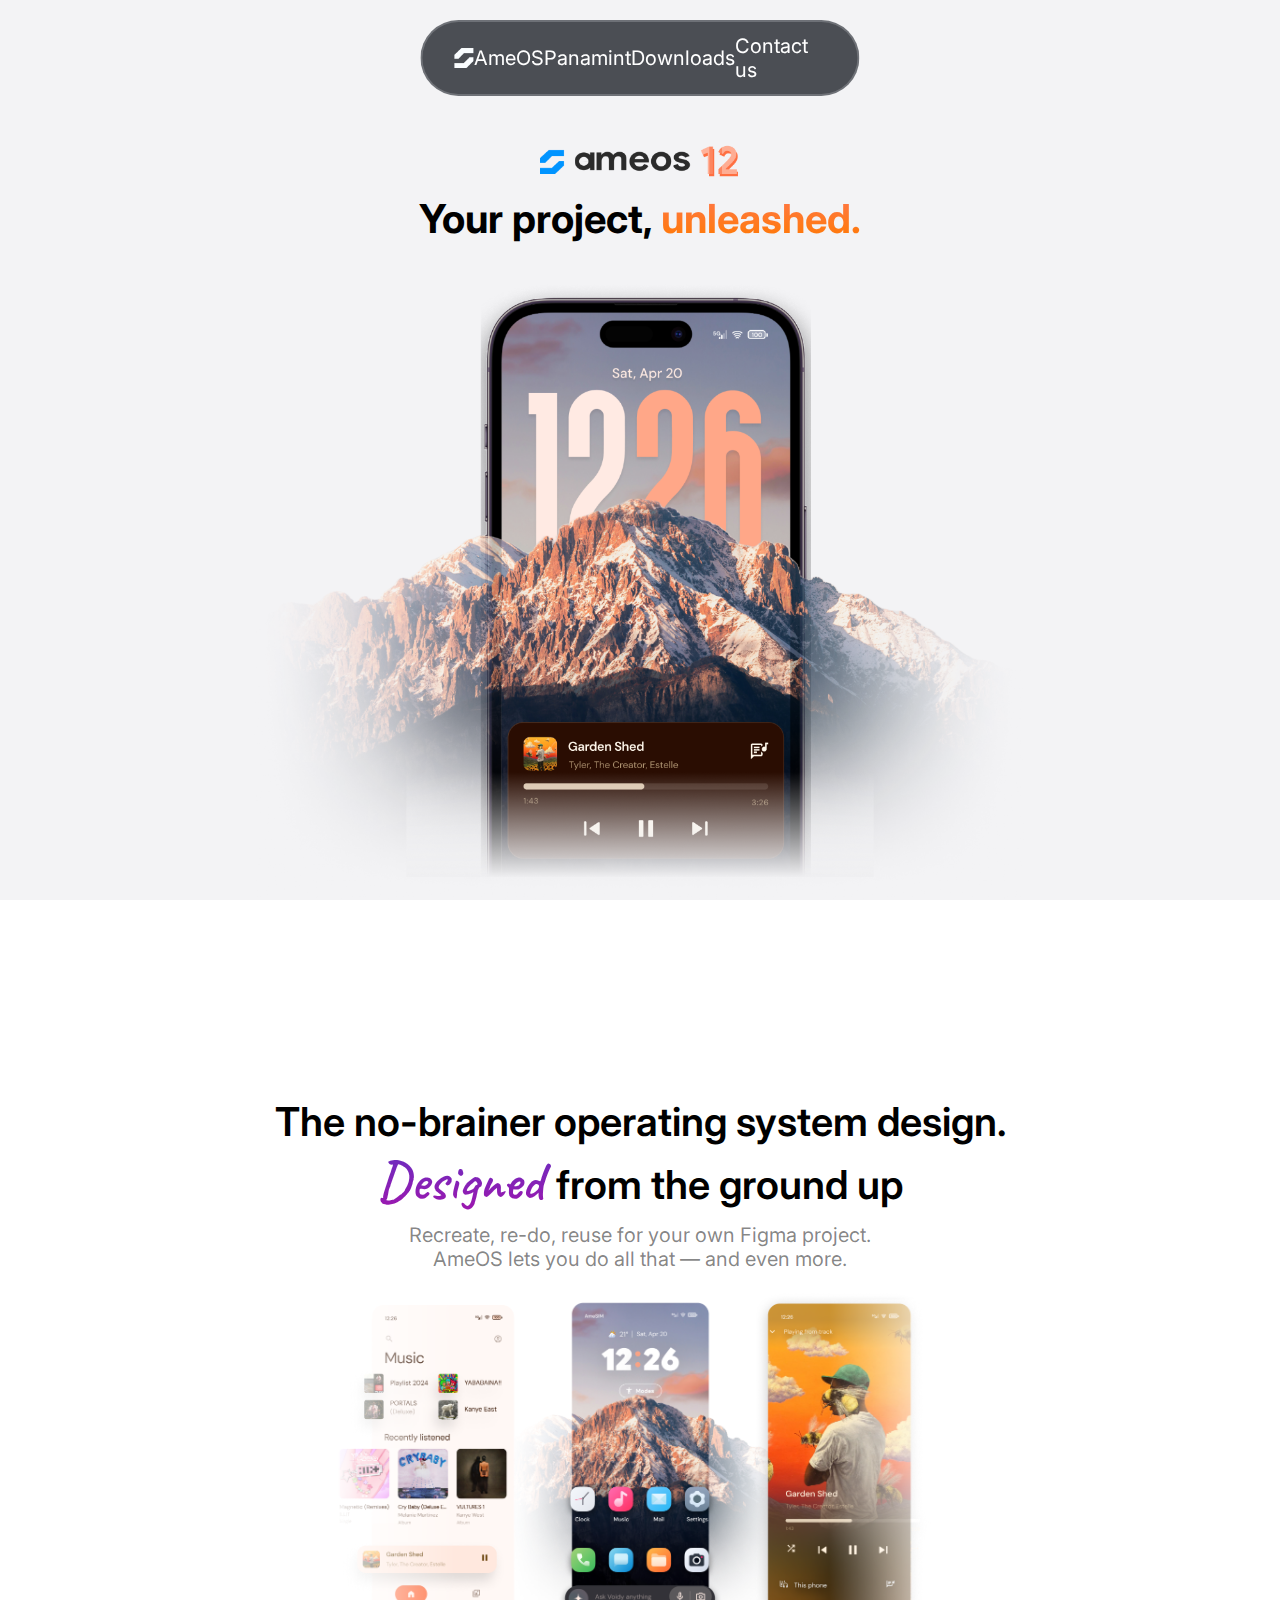
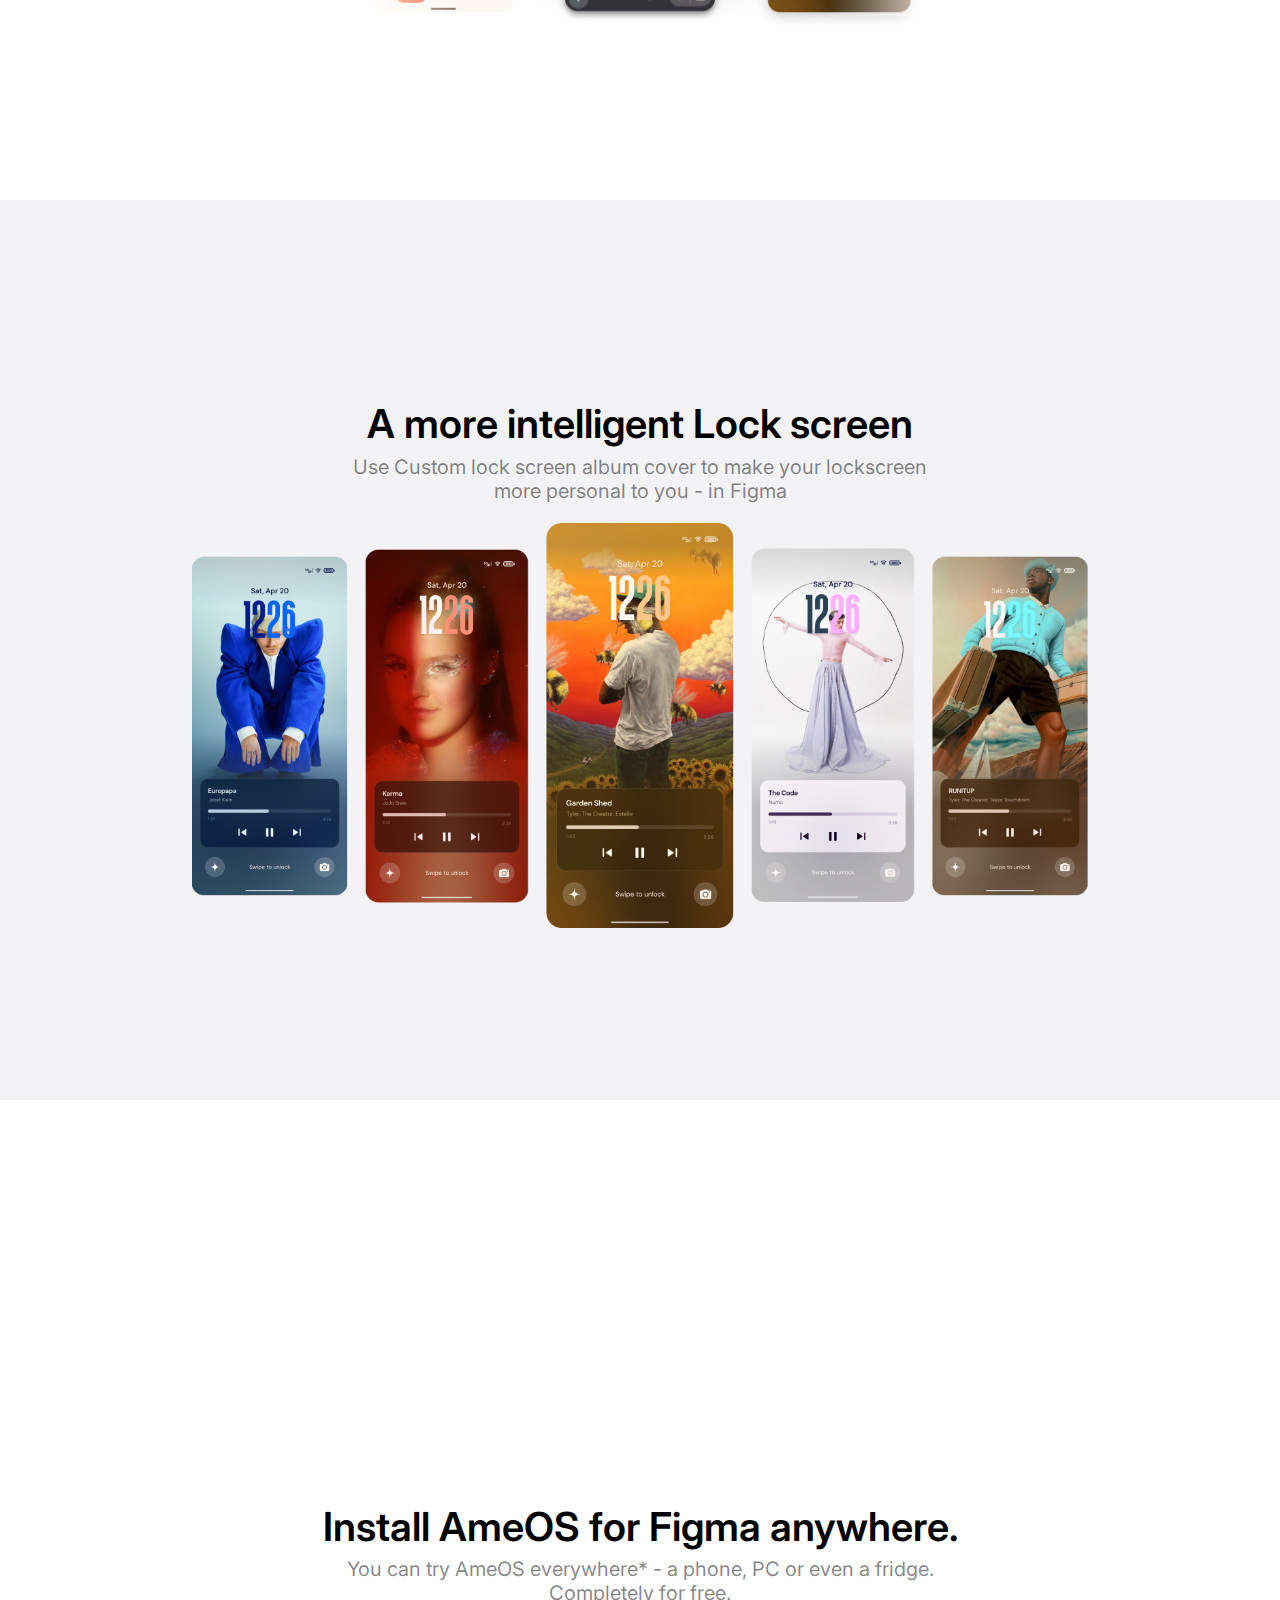
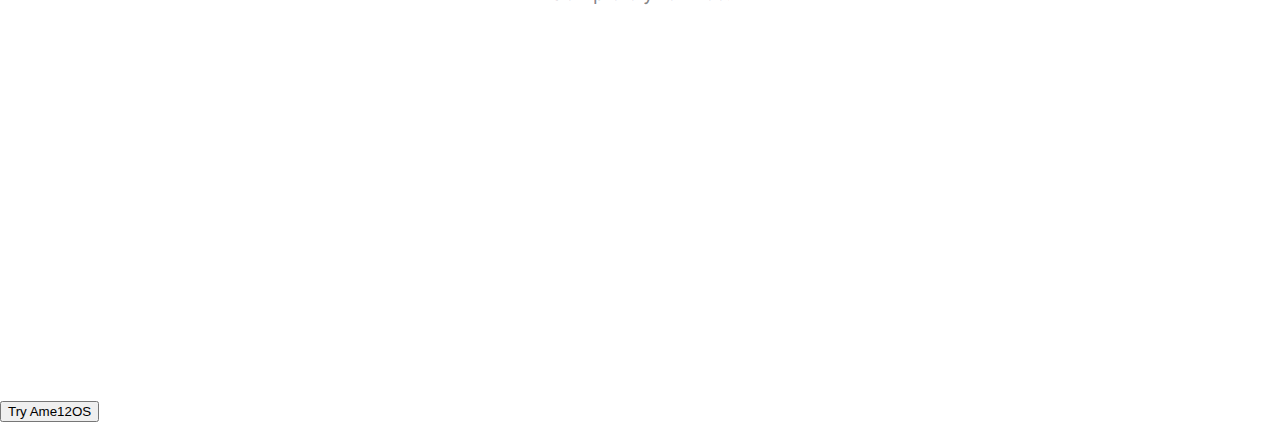
==== index.html @ 3af2a76a "button add (style will add later)" ====
<!DOCTYPE html>
<html lang="en">
<head>
    <meta charset="UTF-8">
    <meta name="viewport" content="width=device-width, initial-scale=1.0">
    <link rel="stylesheet" href="css/index.css">
    <title>AmeOS</title>
</head>
<body>
    <div class="header">
        <img src="assets/logos/favicon.png">
        <p class="ameos">AmeOS</p>
        <p class="panamint">Panamint</p>
        <p class="downloads">Downloads</p>
        <p class="contact">Contact us</p>
    </div>

    <section class="landingpage">
        <div class="introducing">
            <img src="assets/ame12OS/logo.png" class="logo">
            <h1>Your project, <span>unleashed.</span></h1>
        </div>
        <img src="assets/ame12OS/landing.png" class="image">
    </section>

    <section class="landingpage2">
        <h1>The no-brainer operating system design.<br><span>Designed </span> from the ground up</h1>
        <p>Recreate, re-do, reuse for your own Figma project. <br>AmeOS lets you do all that — and even more.</p>
        <img src="assets/ame12OS/screenshots.png">
    </section>

    <section class="landingpage3">
        <h1>A more intelligent Lock screen</h1>
        <p>Use Custom lock screen album cover to make your lockscreen more personal to you - in Figma</p>
        <img src="assets/ame12OS/lockscreens.png">
    </section>

    <section class="download">
        <h1>Install AmeOS for Figma anywhere.</h1>
        <p>You can try AmeOS everywhere* - a phone, PC or even a fridge. <br>Completely for free.</p>
    </section>

    <section>
        <button>
            Try Ame12OS
        </button>
    </section>
</body>
</html>
---- css/index.css ----
@import url('https://fonts.googleapis.com/css2?family=Inter:wght@100..900&display=swap');
@import url('https://fonts.googleapis.com/css2?family=Caveat:wght@400..700&display=swap');

body {
    padding: 0;
    margin: 0;
    font-family: 'inter', Arial, Helvetica, sans-serif;
    overflow-x: hidden;
}

.header {
    max-width: 34vw;
    width: 34vw;
    height: 8vh;
    background-color: rgba(33, 36, 44, 0.8);
    border: solid rgba(255, 255, 255, 0.2) 2px;
    position: fixed;
    left: 50%;
    transform: translate(-50%, 0);
    margin-top: 20px;
    border-radius: 90px;
    display: flex;
    justify-content: space-between;
    color: white;
    align-items: center;
    z-index: 100;
}

.header img {
    height: 1.5vw;
    width: 1.5vw;
    padding-left: 32px;
}

.header p {
    font-size: 20px;
}

.header .contact {
    padding-right: 32px;
}

.landingpage {
    height: 100vh;
    width: 100vw;
    background-color: #F3F3F5;
    display: flex;
    justify-content: center;
}

.landingpage .introducing {
    text-align: center;
    margin-top: 15vh;
}

.landingpage .logo {
    width: 200px;
    height: auto;
    margin-bottom: -20px;
}

.landingpage h1 {
    font-weight: 700;
    font-size: 40px;
}

.landingpage span {
    background: -webkit-linear-gradient(#FF774C, #FF7A00);
    -webkit-background-clip: text;
    -webkit-text-fill-color: transparent;
}

.landingpage .image {
    position: absolute;
    bottom: 0;
    height: 70vh;
}

.landingpage2 {
    height: 100vh;
    width: 100vw;
    background-color: #ffffff;
    display: flex;
    justify-content: center;
    align-items: center;
    flex-direction: column;
    text-align: center;
}

.landingpage2 h1 {
    font-size: 40px;
    font-weight: 600;
}

.landingpage2 span {
    font-family: 'caveat';
    background: -webkit-linear-gradient(#6530C1, #A215AD);
    -webkit-background-clip: text;
    -webkit-text-fill-color: transparent;
    font-size: 55px;
}

.landingpage2 p {
    color: rgba(0, 0, 0, 0.49);
    font-size: 20px;
    margin-top: -20px;
}

.landingpage2 img {
    width: 50vw;
    height: auto;
}

.landingpage3 {
    height: 100vh;
    width: 100vw;
    background-color: #F3F3F5;
    display: flex;
    justify-content: center;
    align-items: center;
    flex-direction: column;
    text-align: center;
}

.landingpage3 h1 {
    font-size: 40px;
    font-weight: 600;
}

.landingpage3 p {
    color: rgba(0, 0, 0, 0.49);
    font-size: 20px;
    margin-top: -20px;
    max-width: 600px;
}

.landingpage3 img {
    width: 70vw;
    height: auto;
}

.download {
    height: 100vh;
    width: 100vw;
    background-color: #ffffff;
    display: flex;
    justify-content: center;
    align-items: center;
    flex-direction: column;
    text-align: center;
}

.download h1 {
    font-size: 40px;
    font-weight: 600;
}

.download p {
    color: rgba(0, 0, 0, 0.49);
    font-size: 20px;
    margin-top: -20px;
}
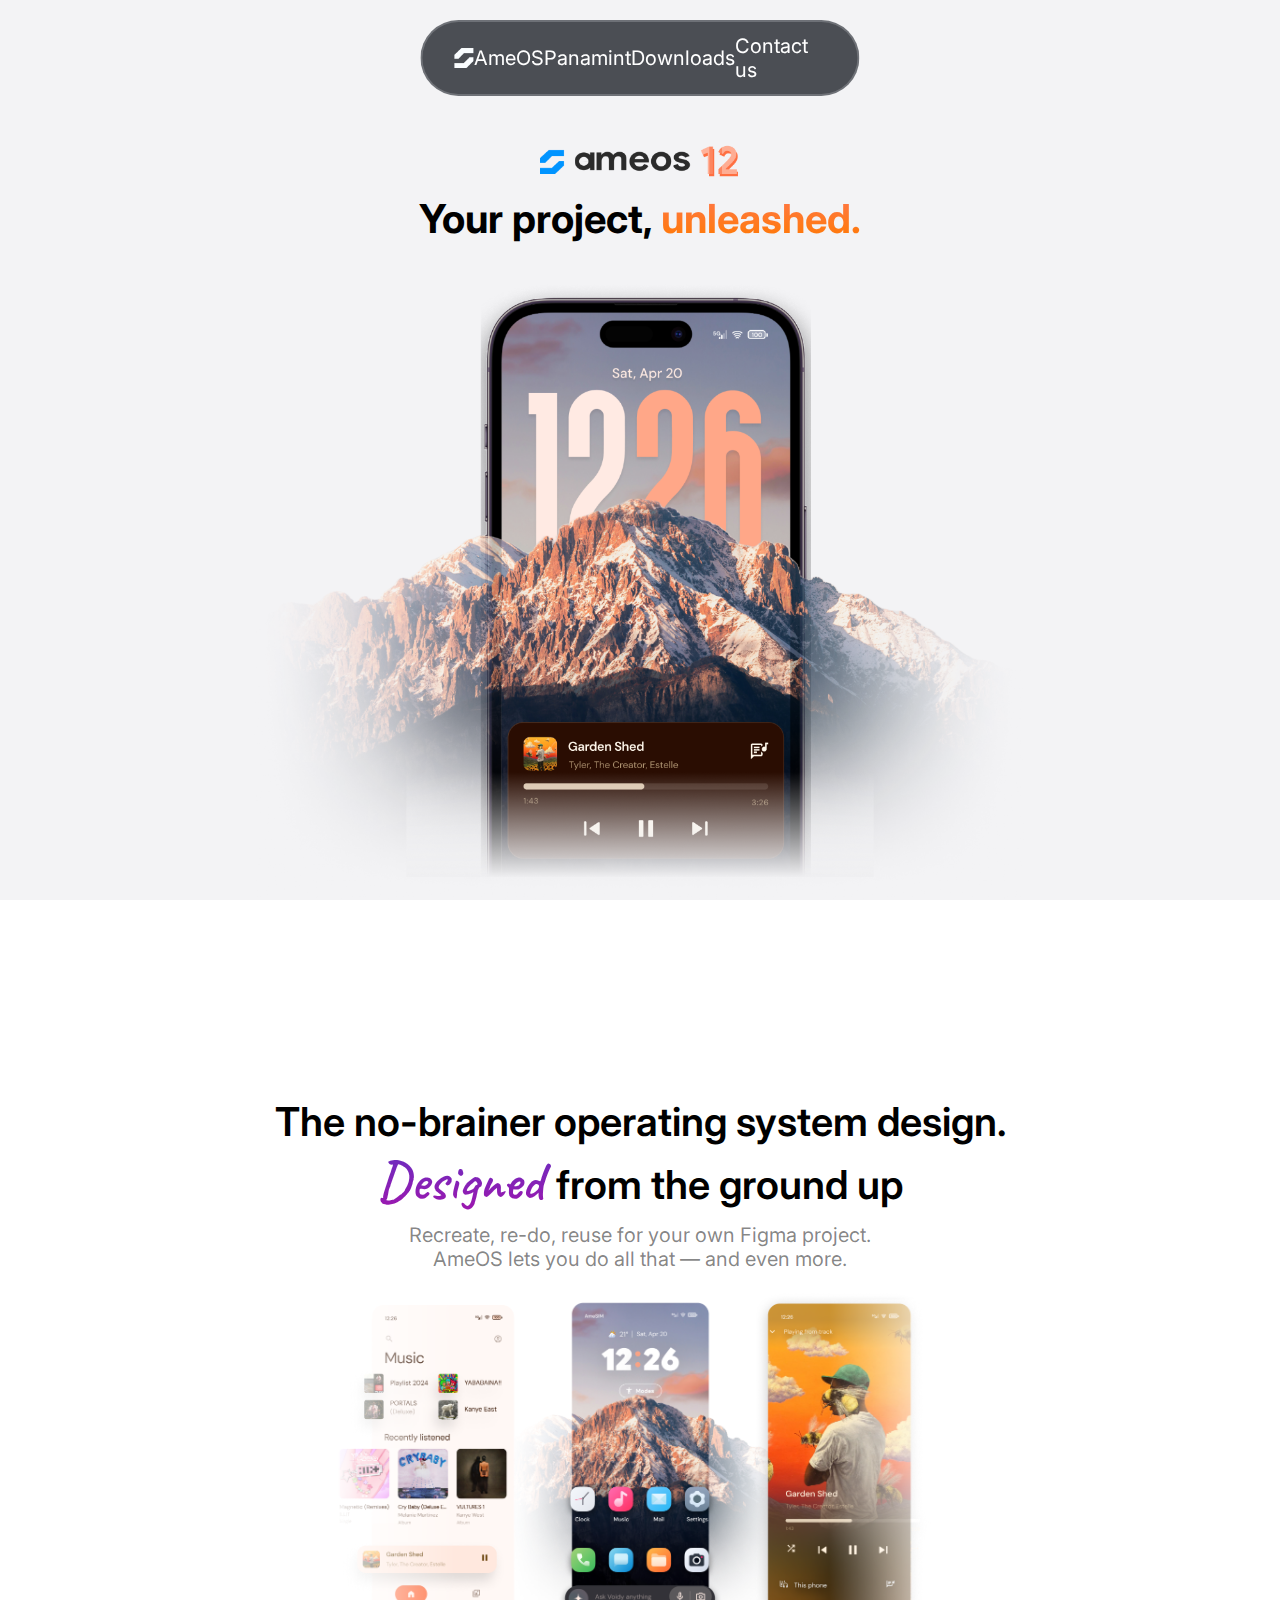
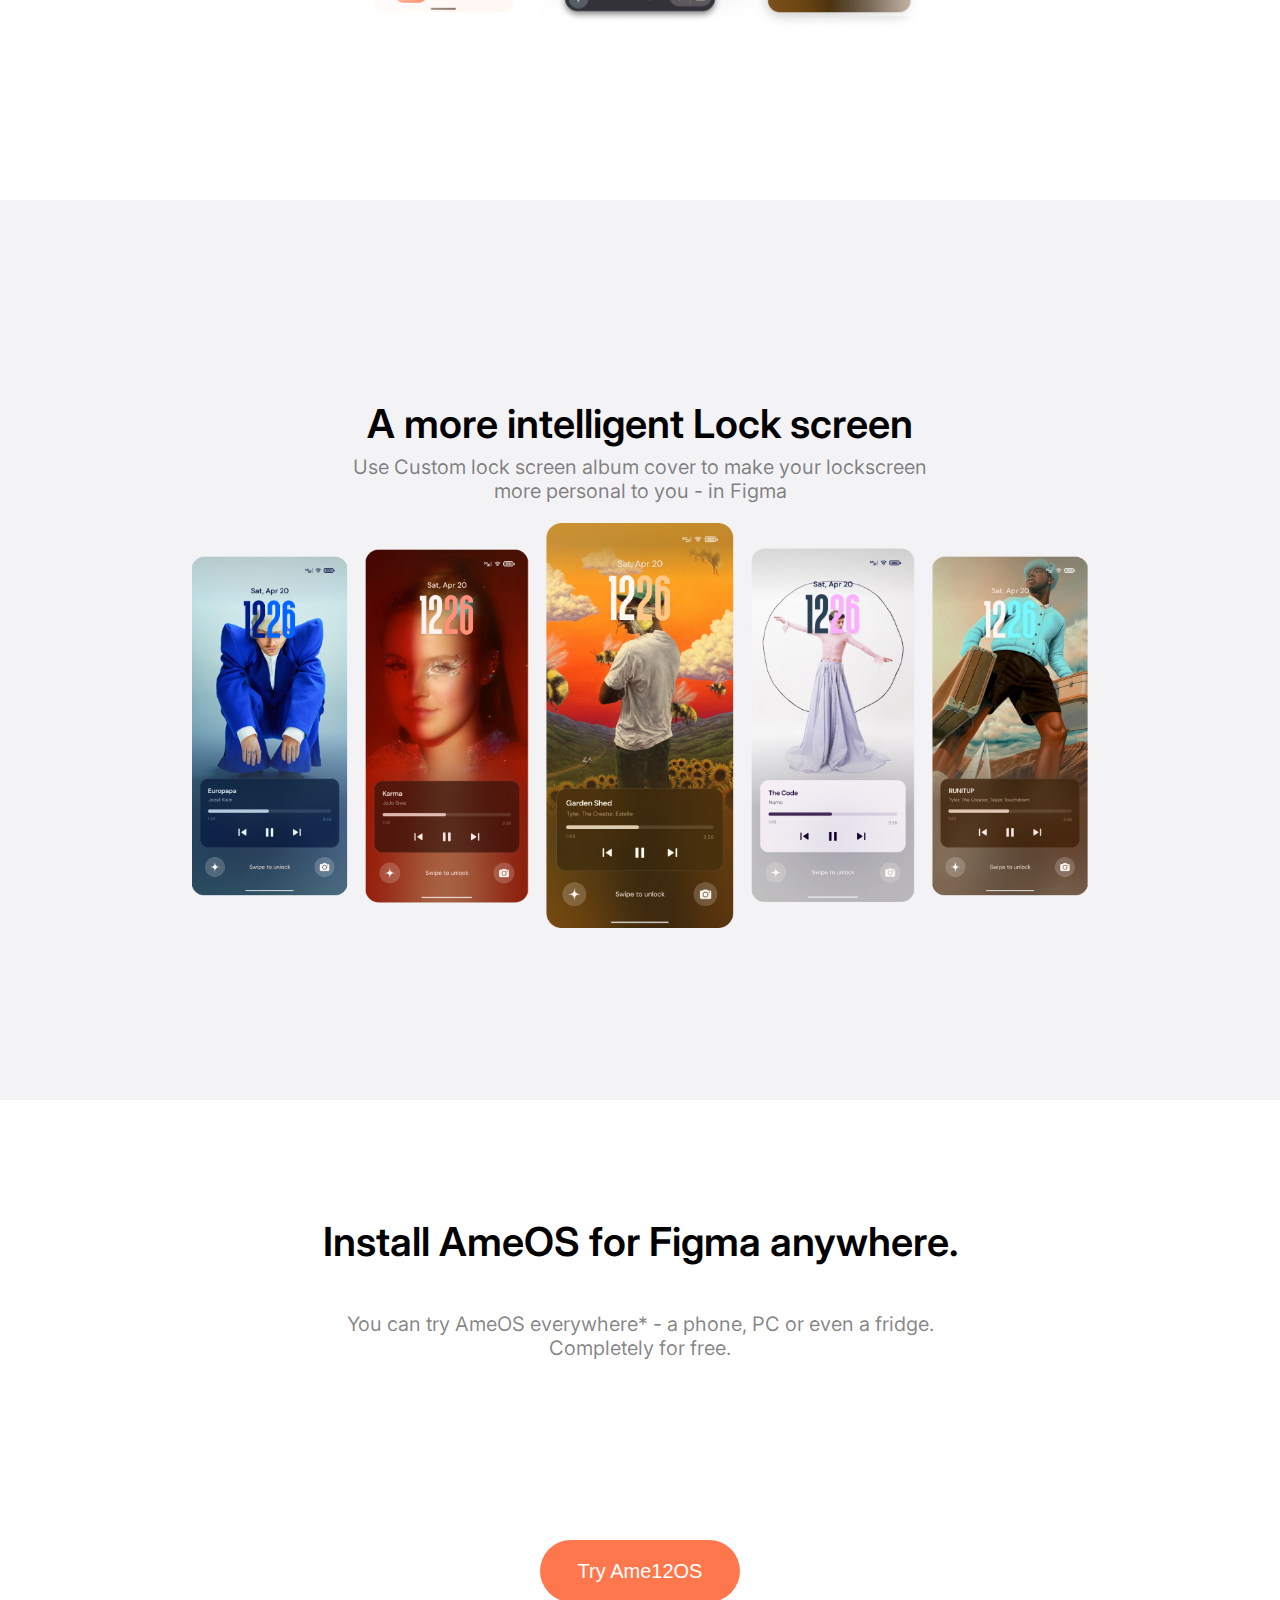
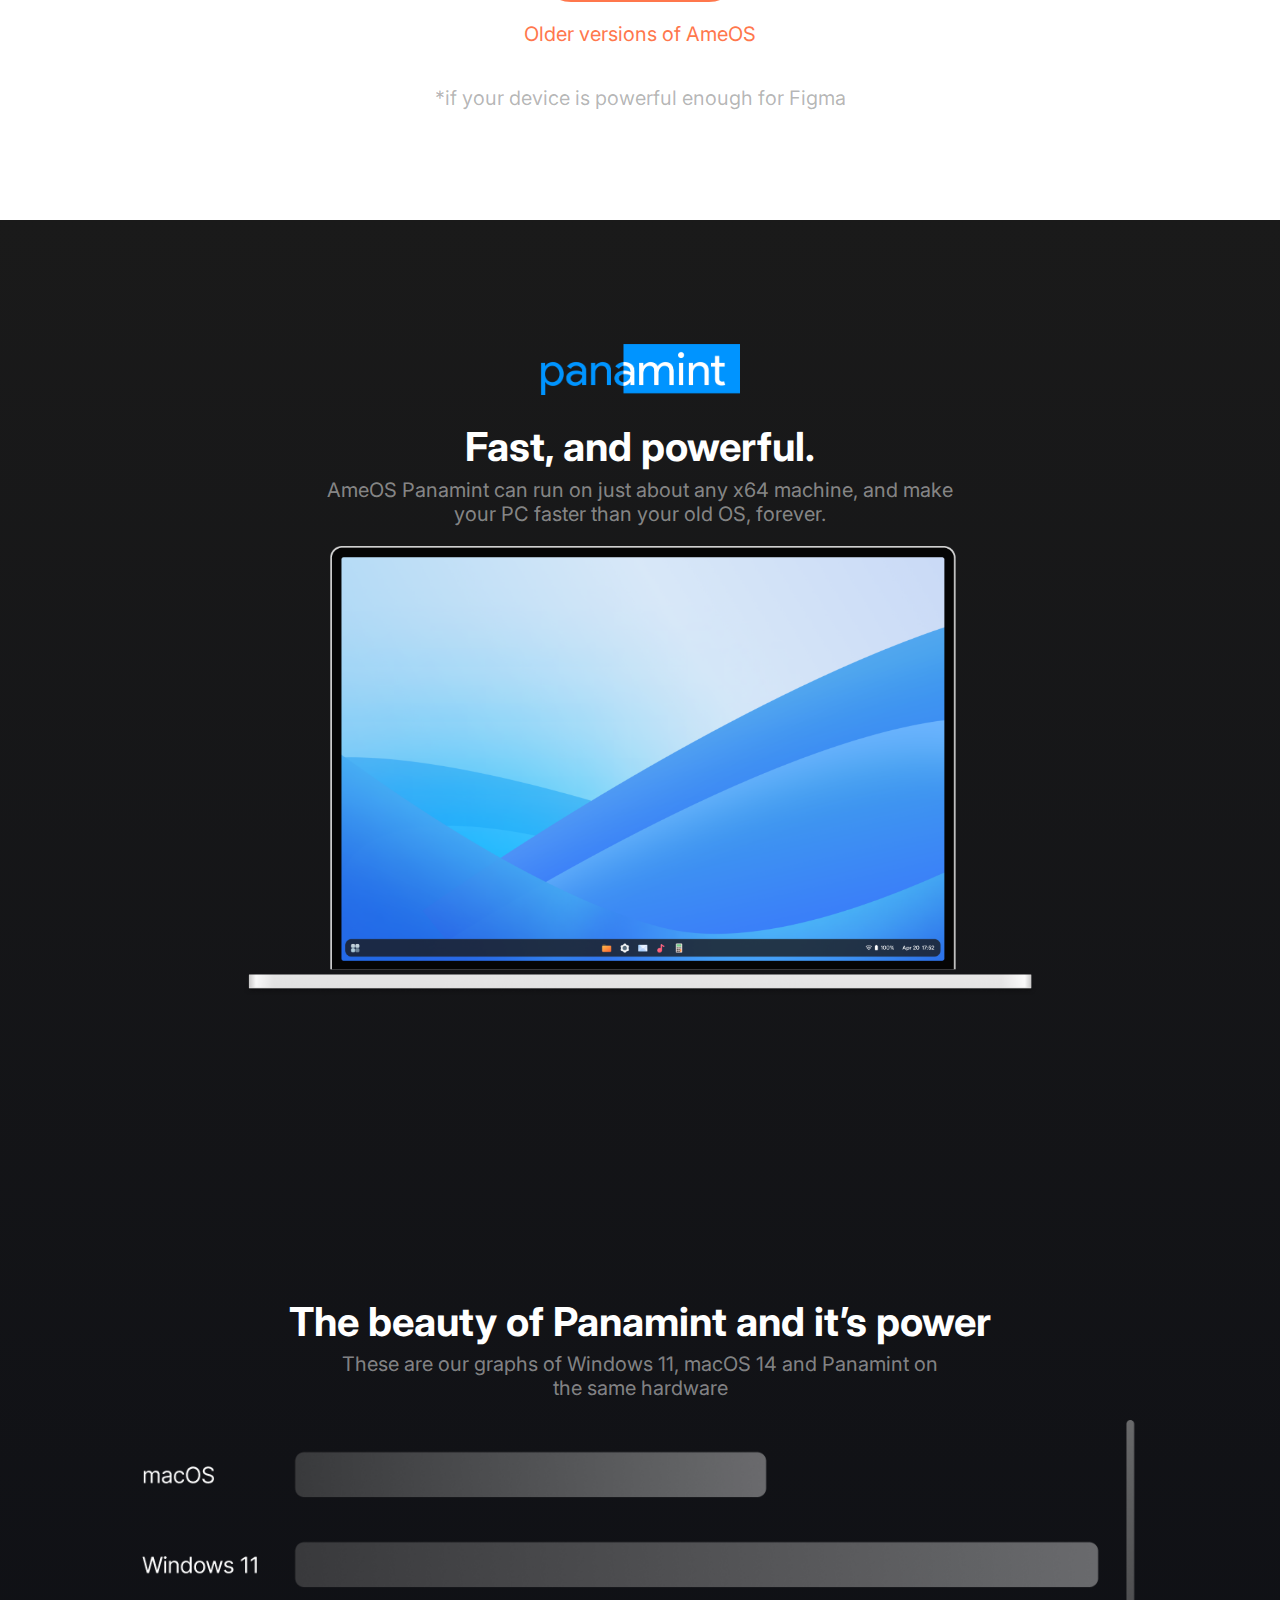
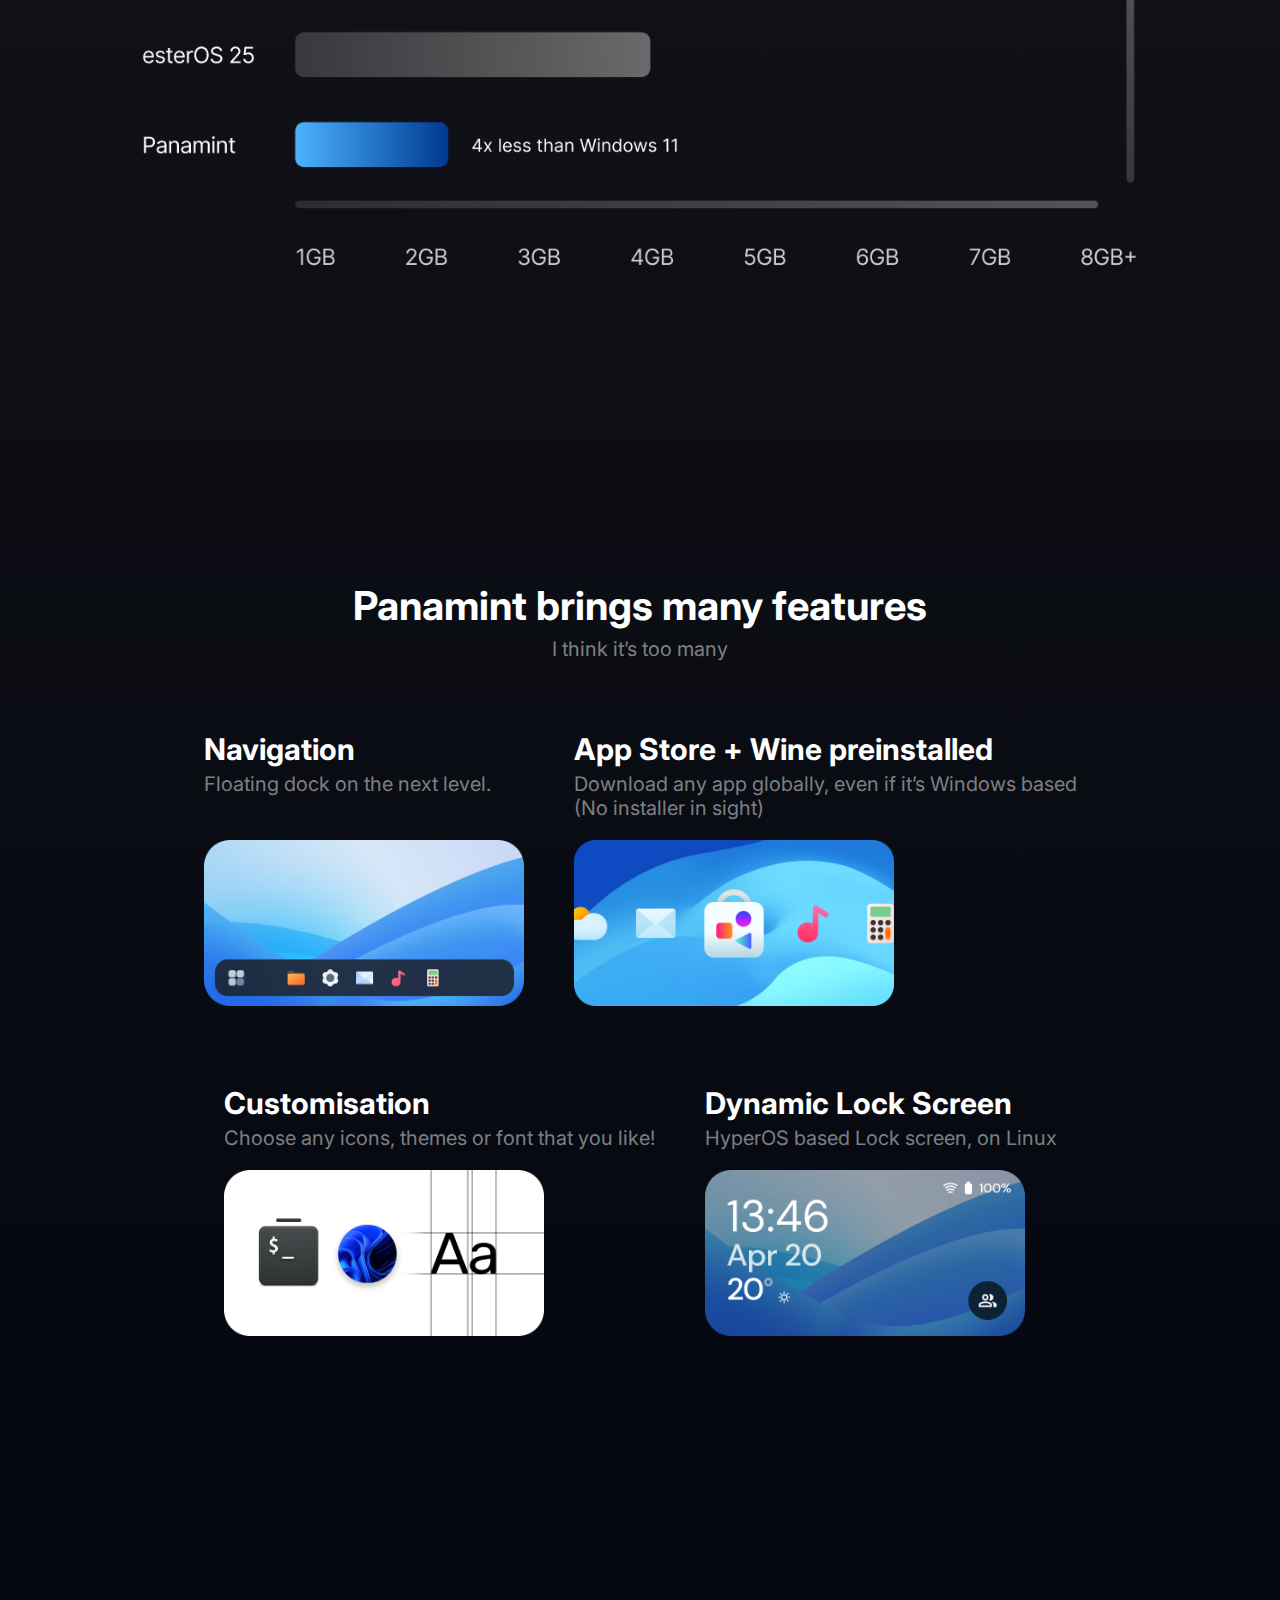
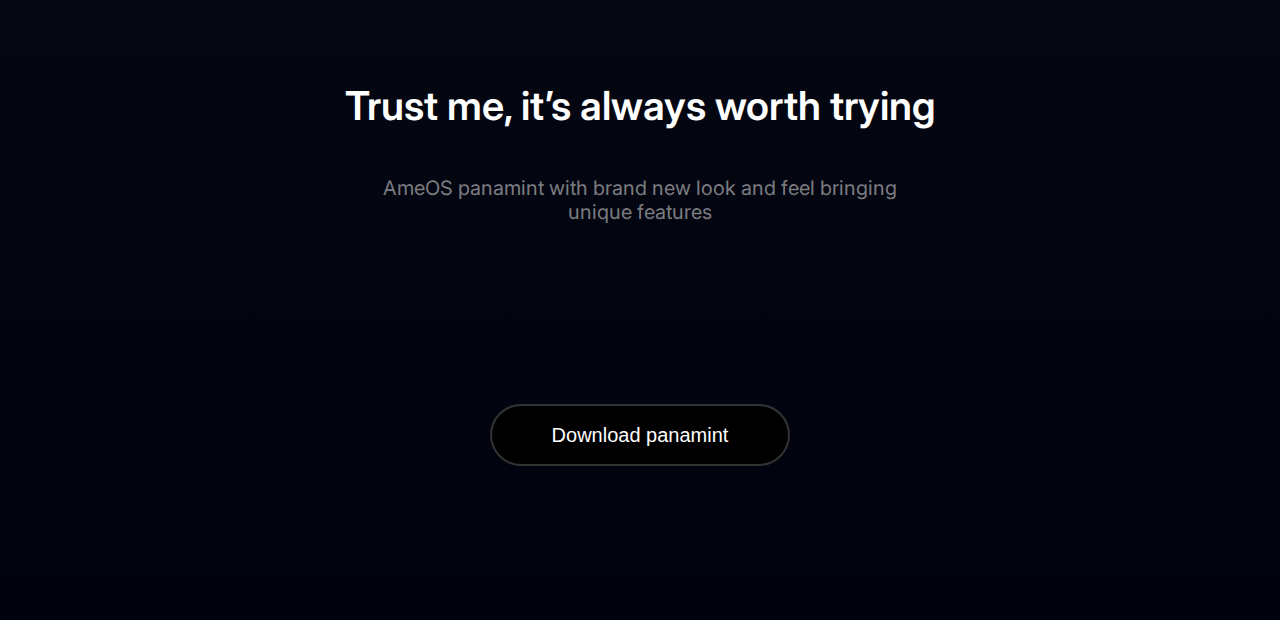
==== commit 80369842: "added panamint" ====
--- a/index.html
+++ b/index.html
@@ -4,16 +4,19 @@
     <meta charset="UTF-8">
     <meta name="viewport" content="width=device-width, initial-scale=1.0">
     <link rel="stylesheet" href="css/index.css">
+    <link rel="stylesheet" href="css/overflow.css">
     <title>AmeOS</title>
 </head>
 <body>
     <div class="header">
         <img src="assets/logos/favicon.png">
-        <p class="ameos">AmeOS</p>
-        <p class="panamint">Panamint</p>
+        <p class="ameos" id="scrollameos">AmeOS</p>
+        <p class="panamintheader" id="scrollpanamint">Panamint</p>
         <p class="downloads">Downloads</p>
         <p class="contact">Contact us</p>
     </div>
+
+    <!--ame12OS-->
 
     <section class="landingpage">
         <div class="introducing">
@@ -38,12 +41,78 @@
     <section class="download">
         <h1>Install AmeOS for Figma anywhere.</h1>
         <p>You can try AmeOS everywhere* - a phone, PC or even a fridge. <br>Completely for free.</p>
+        <empty></empty>
+        <button>Try Ame12OS</button>
+        <p class="subtext">Older versions of AmeOS</p>
+        <p class="startext">*if your device is powerful enough for Figma</p>
     </section>
 
-    <section>
-        <button>
-            Try Ame12OS
-        </button>
+    <!--panamint-->
+    <section class="panamintbg">
+
+    <section class="panamint">
+        <img src="assets/panamint/logo.png" class="logo">
+        <h1>Fast, and powerful.</h1>
+        <p>AmeOS Panamint can run on just about any x64 machine, and make <br>your PC faster than your old OS, forever.</p>
+        <img src="assets/panamint/Laptop.png" class="image">
+    </section>
+
+    <section class="panamint2">
+        <h1>The beauty of Panamint and it’s power</h1>
+        <p>These are our graphs of Windows 11, macOS 14 and Panamint on <br>the same hardware</p>
+        <img src="assets/panamint/graph.png" class="image">
+    </section>
+
+    <section class="panamint3">
+        <h1>Panamint brings many features</h1>
+        <p>I think it’s too many</p>
+
+        <div class="row">
+            <div class="card">
+                <h2>Navigation</h2>
+                <p>Floating dock on the next level.<br><br>
+                </p>
+                <img src="assets/panamint/navigation.png">
+            </div>
+            <div class="card">
+                <h2>App Store + Wine preinstalled</h2>
+                <p>Download any app globally, even if it’s Windows based<br>(No installer in sight)</p>
+                <img src="assets/panamint/appstore.png">
+            </div>
+        </div>
+
+        <div class="row">
+            <div class="card">
+                <h2>Customisation</h2>
+                <p>Choose any icons, themes or font that you like!</p>
+                <img src="assets/panamint/customisation.png">
+            </div>
+            <div class="card">
+                <h2>Dynamic Lock Screen</h2>
+                <p>HyperOS based Lock screen, on Linux</p>
+                <img src="assets/panamint/lockscreen.png">
+            </div>
+        </div>
+    </section>
+
+    <section class="downloadpanamint" id="targetdiv">
+        <h1>Trust me, it’s always worth trying</h1>
+        <p>AmeOS panamint with brand new look and feel bringing <br>unique features</p>
+        <empty></empty>
+        <button>Download panamint</button>
+    </section>
+
     </section>
 </body>
+
+<script>
+    document.getElementById("scrollpanamint").addEventListener("click", function() {
+        document.querySelector(".panamint").scrollIntoView({ behavior: 'smooth' });
+    });
+
+    document.getElementById("scrollameos").addEventListener("click", function() {
+        document.querySelector(".landingpage").scrollIntoView({ behavior: 'smooth' });
+    });
+</script>
+
 </html>--- a/css/index.css
+++ b/css/index.css
@@ -1,11 +1,12 @@
 @import url('https://fonts.googleapis.com/css2?family=Inter:wght@100..900&display=swap');
 @import url('https://fonts.googleapis.com/css2?family=Caveat:wght@400..700&display=swap');
 
-body {
+html, body {
+    width: 100%;
+    height: 100%;
     padding: 0;
     margin: 0;
     font-family: 'inter', Arial, Helvetica, sans-serif;
-    overflow-x: hidden;
 }
 
 .header {
@@ -34,6 +35,7 @@
 
 .header p {
     font-size: 20px;
+    cursor: pointer;
 }
 
 .header .contact {
@@ -46,6 +48,8 @@
     background-color: #F3F3F5;
     display: flex;
     justify-content: center;
+    align-items: center;
+    flex-direction: column;
 }
 
 .landingpage .introducing {
@@ -71,8 +75,7 @@
 }
 
 .landingpage .image {
-    position: absolute;
-    bottom: 0;
+    margin-top: auto;
     height: 70vh;
 }
 
@@ -140,7 +143,7 @@
 }
 
 .download {
-    height: 100vh;
+    height: 80vh;
     width: 100vw;
     background-color: #ffffff;
     display: flex;
@@ -158,5 +161,163 @@
 .download p {
     color: rgba(0, 0, 0, 0.49);
     font-size: 20px;
-    margin-top: -20px;
+}
+
+.download button {
+    background-color: #FF774C;
+    border: none;
+    border-radius: 90px;
+    width: 200px;
+    height: 62px;
+    color: white;
+    font-size: 20px;
+    font-weight: 500;
+}
+
+.download .subtext {
+    color: #FF774C;
+}
+
+.download .startext {
+    color: rgba(0, 0, 0, 0.3);
+}
+
+empty {
+    margin: 80px;
+}
+
+/*panamint*/
+
+.panamintbg {
+    background: rgb(0,3,15);
+    background: linear-gradient(0deg, rgba(0,3,15,1) 0%, rgba(26,26,26,1) 100%);
+}
+
+.panamint {
+    height: 100vh;
+    display: flex;
+    justify-content: center;
+    align-items: center;
+    flex-direction: column;
+    text-align: center;
+}
+
+.panamint .logo {
+    width: 200px;
+    height: auto;
+}
+
+.panamint h1 {
+    font-weight: 700;
+    font-size: 40px;
+    color: white;
+}
+
+.panamint p {
+    color: rgba(255, 255, 255, 0.49);
+    font-size: 20px;
+    margin-top: -20px;
+}
+
+.panamint .image {
+    height: 50vh;
+    width: auto;
+}
+
+.panamint2 {
+    height: 100vh;
+    display: flex;
+    justify-content: center;
+    align-items: center;
+    flex-direction: column;
+    text-align: center;
+}
+
+.panamint2 h1 {
+    font-weight: 700;
+    font-size: 40px;
+    color: white;
+}
+
+.panamint2 p {
+    color: rgba(255, 255, 255, 0.49);
+    font-size: 20px;
+    margin-top: -20px;
+}
+
+.panamint2 .image {
+    height: 50vh;
+    width: auto;
+}
+
+.panamint3 {
+    height: 120vh;
+    display: flex;
+    justify-content: center;
+    align-items: center;
+    flex-direction: column;
+    text-align: center;
+}
+
+.panamint3 h1 {
+    font-weight: 700;
+    font-size: 40px;
+    color: white;
+}
+
+.panamint3 h2 {
+    font-weight: 700;
+    font-size: 30px;
+    color: white;
+}
+
+.panamint3 p {
+    color: rgba(255, 255, 255, 0.49);
+    font-size: 20px;
+    margin-top: -20px;
+}
+
+.panamint3 .card {
+    text-align: left;
+    padding: 25px;
+}
+
+.panamint3 .card img {
+    width: 25vw;
+}
+
+.panamint3 .row {
+    display: flex;
+}
+
+.downloadpanamint {
+    height: 80vh;
+    width: 100vw;
+    display: flex;
+    justify-content: center;
+    align-items: center;
+    flex-direction: column;
+    text-align: center;
+}
+
+.downloadpanamint h1 {
+    font-size: 40px;
+    font-weight: 600;
+    color: #ffffff;
+}
+
+.downloadpanamint p {
+    color: rgba(255, 255, 255, 0.49);
+    font-size: 20px;
+}
+
+.downloadpanamint button {
+    background-color: #000000;
+    border: solid rgba(255, 255, 255, 0.2) 2px;
+    border-radius: 90px;
+    width: 300px;
+    height: 62px;
+    color: white;
+    font-size: 20px;
+    font-weight: 500;
 }--- a/css/overflow.css
+++ b/css/overflow.css
@@ -0,0 +1,3 @@
+body {
+    overflow-x: hidden;
+}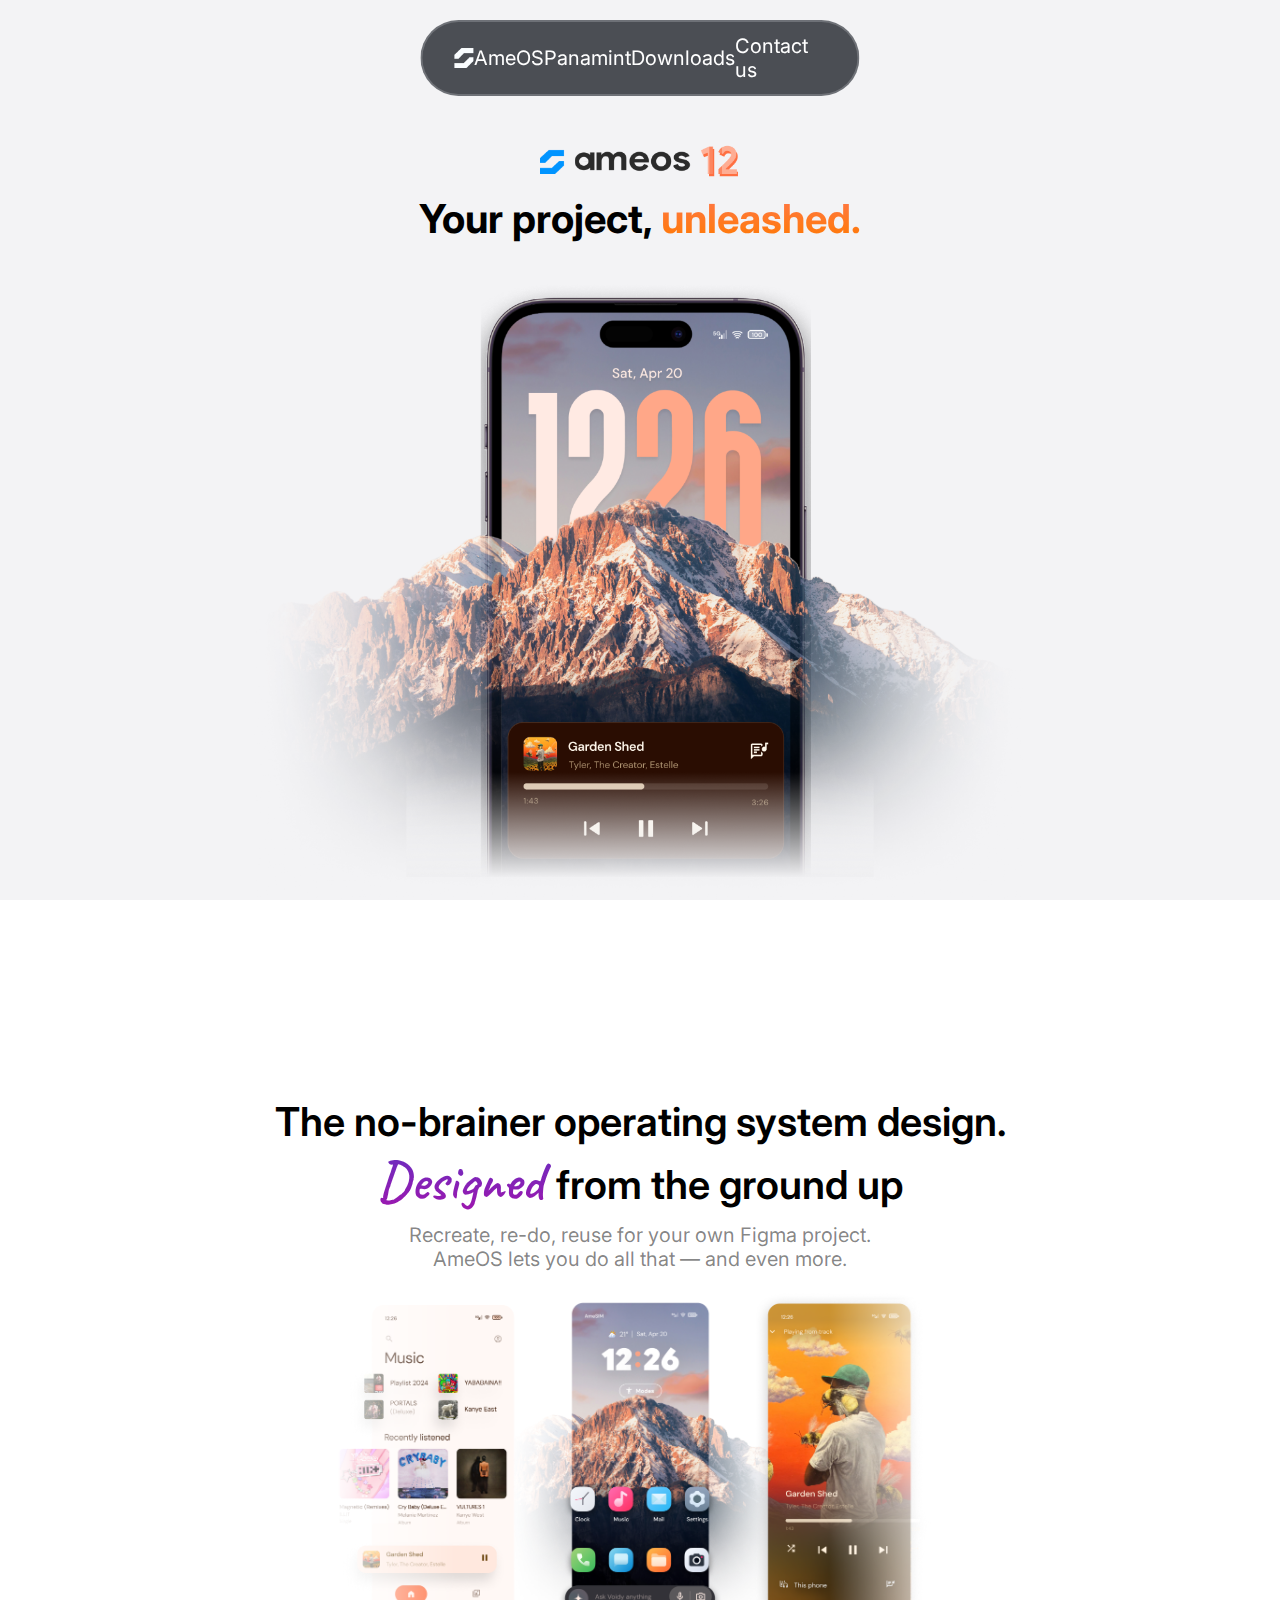
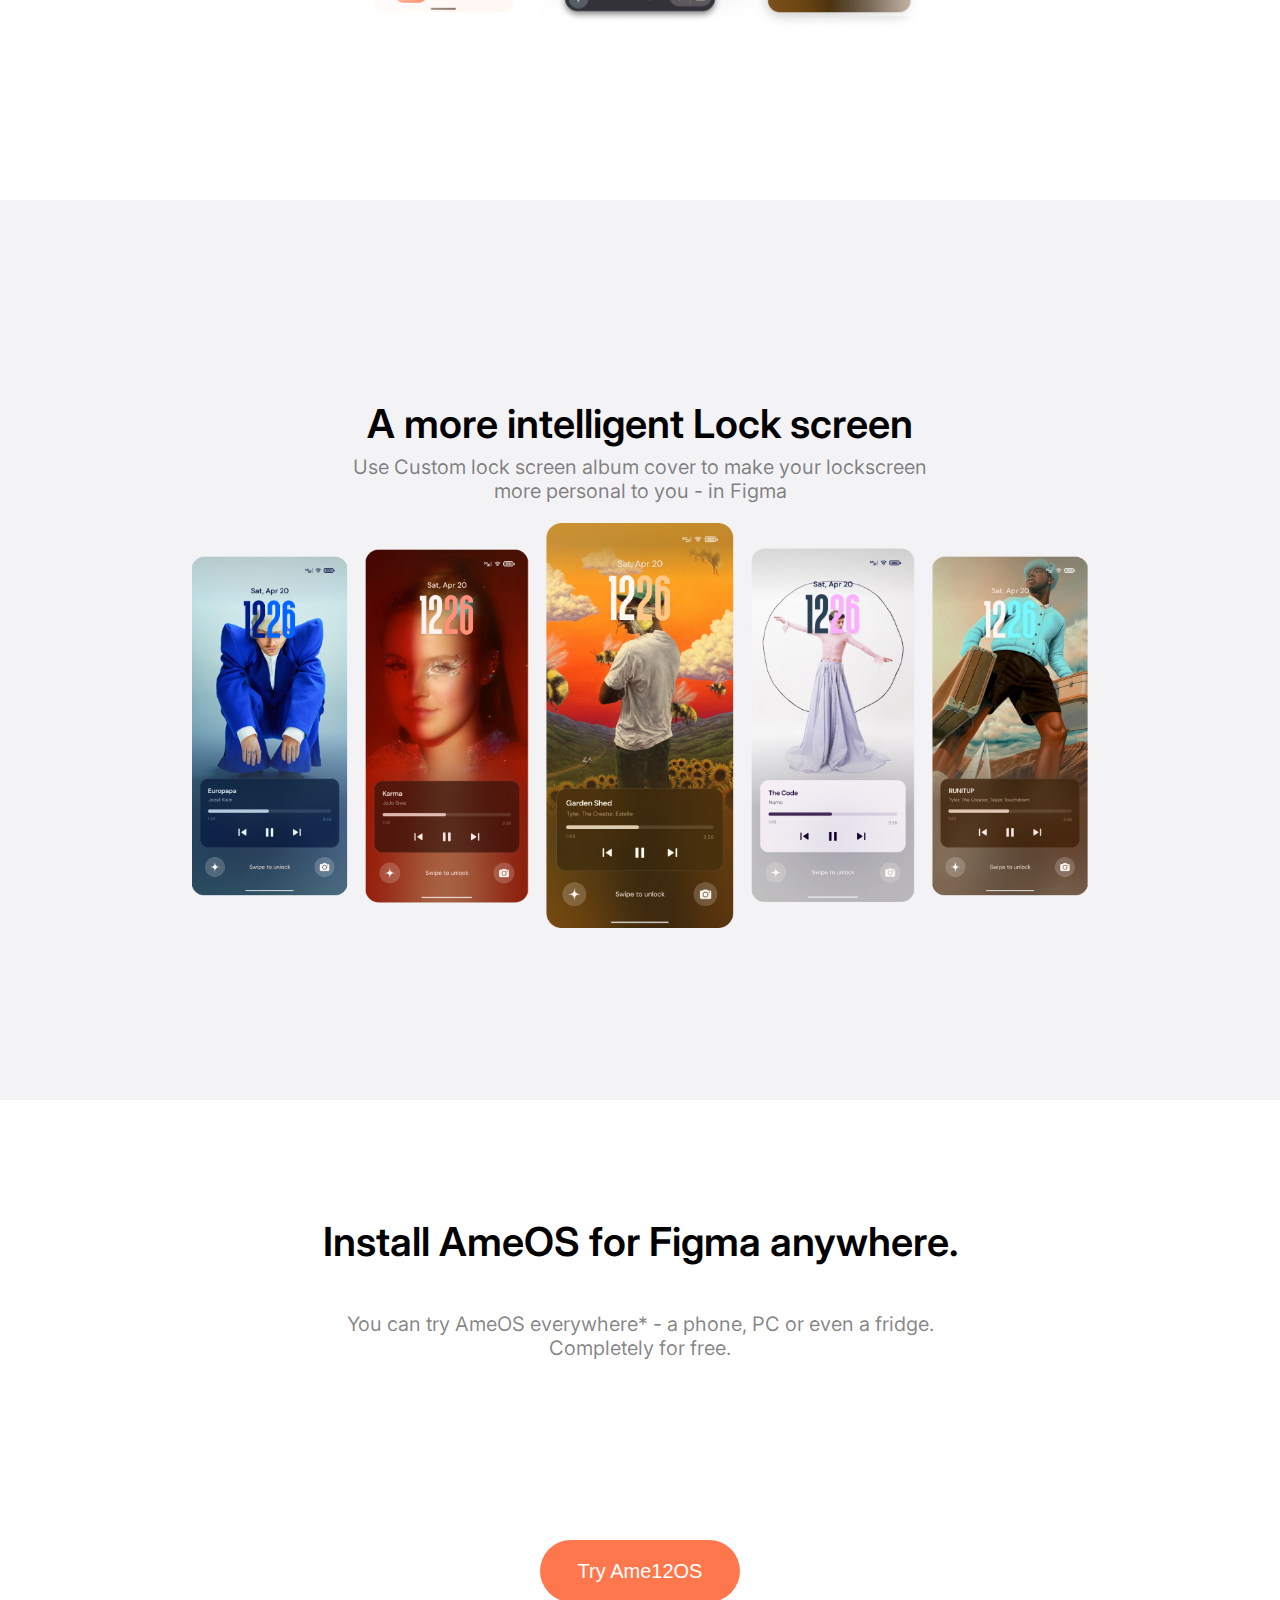
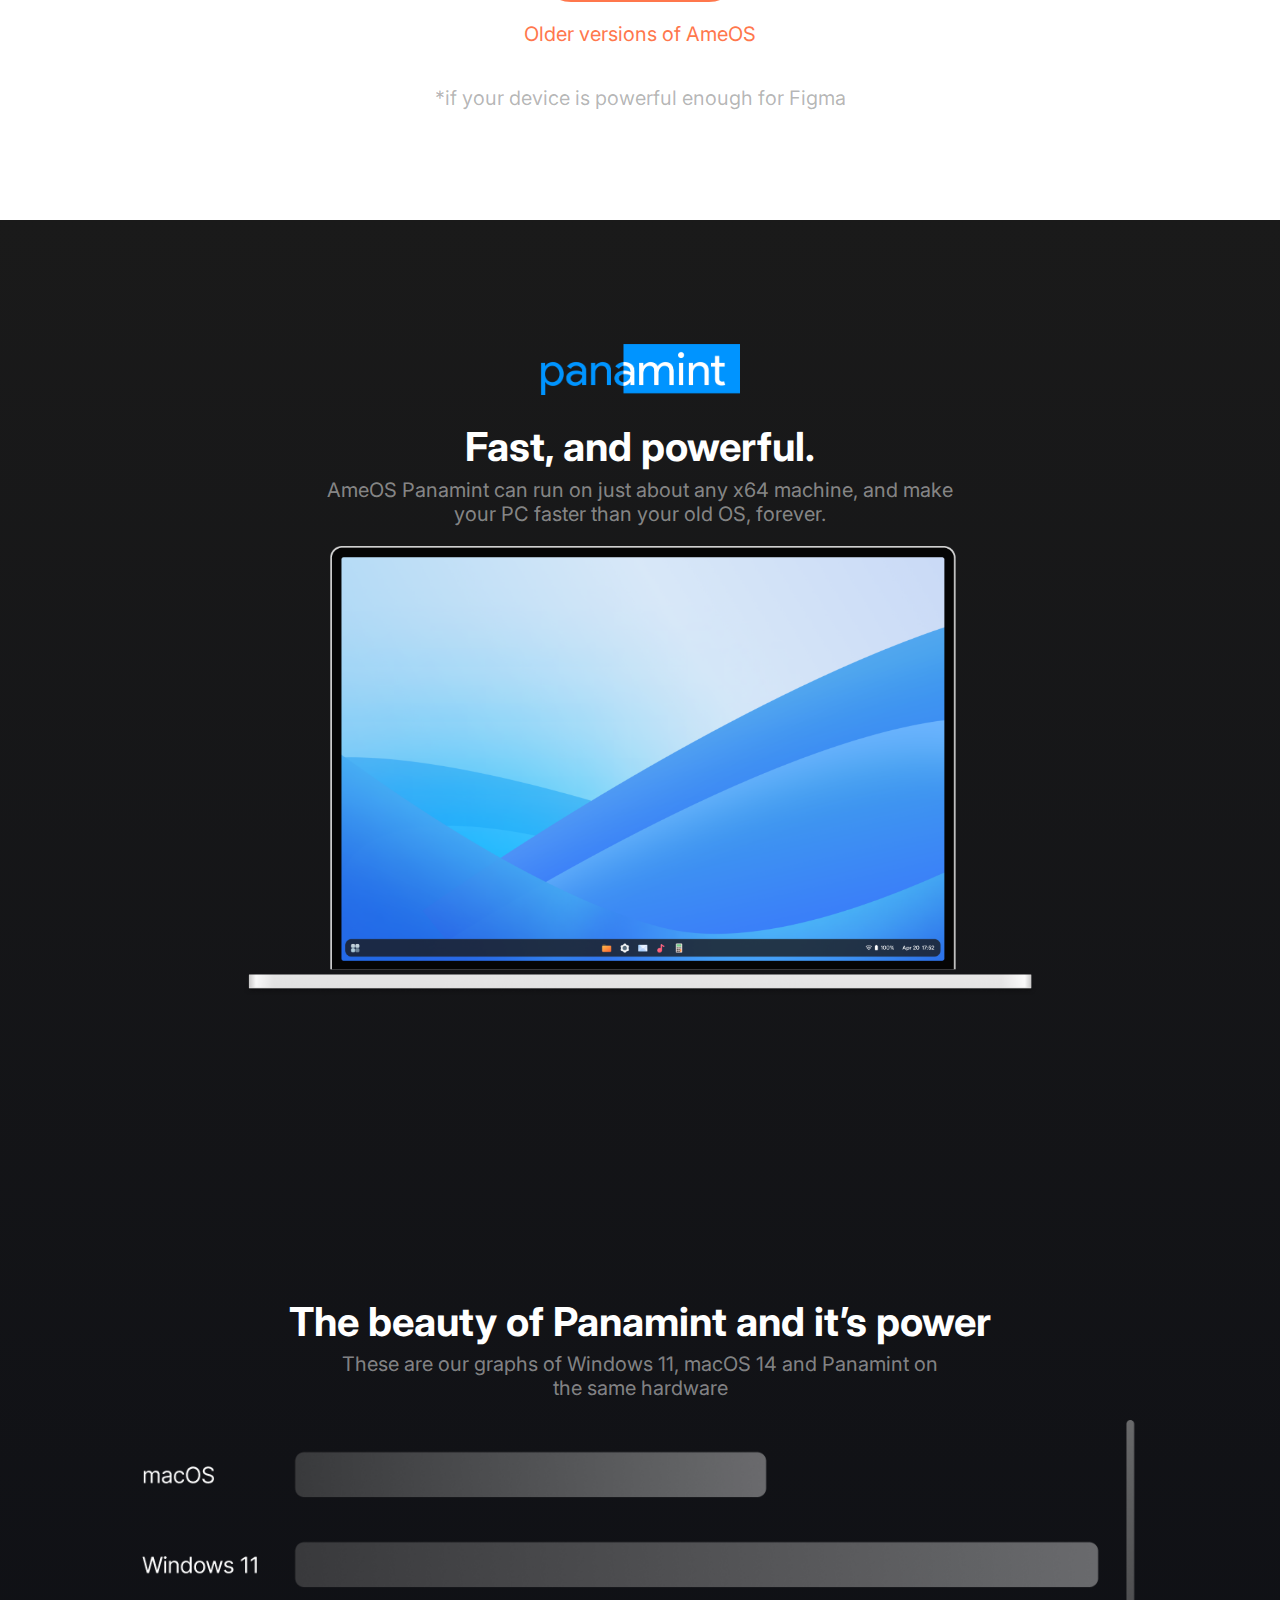
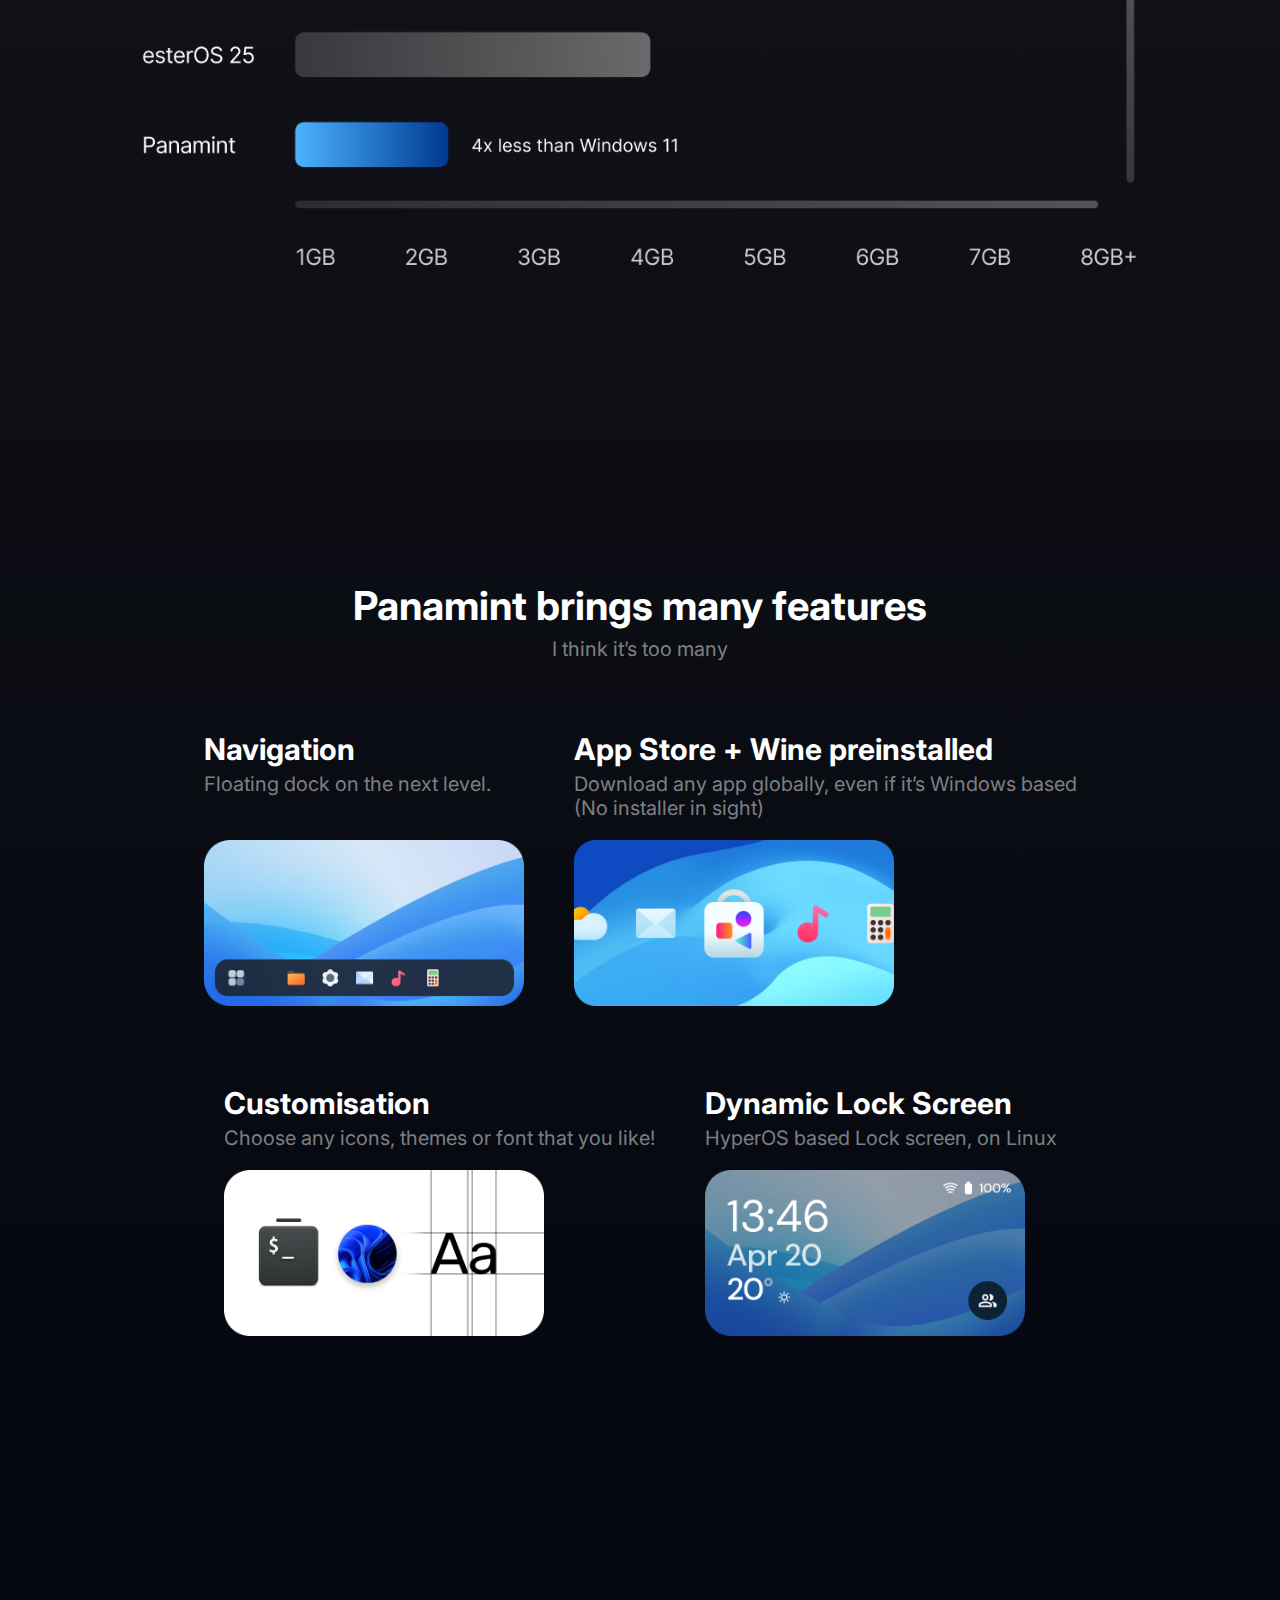
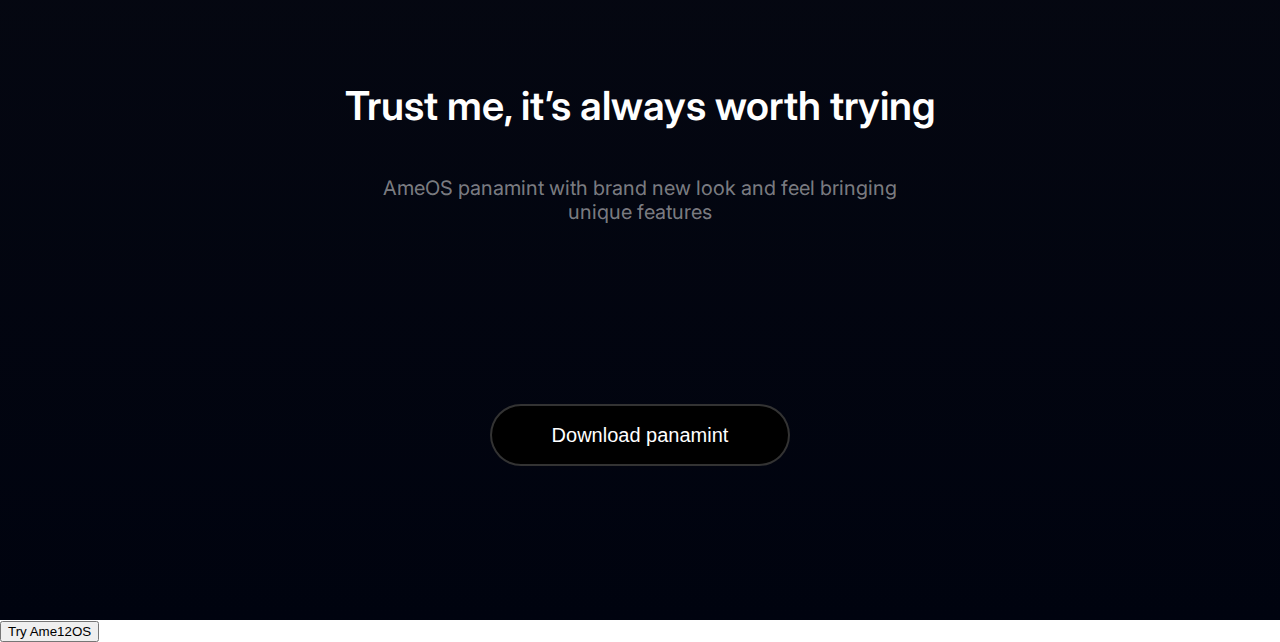
==== commit 8430c3a4: "Merge branch 'main' of https://github.com/bruce10panda/AmeOS-web" ====
--- a/index.html
+++ b/index.html
@@ -103,6 +103,12 @@
     </section>
 
     </section>
+
+    <section>
+        <button>
+            Try Ame12OS
+        </button>
+    </section>
 </body>
 
 <script>
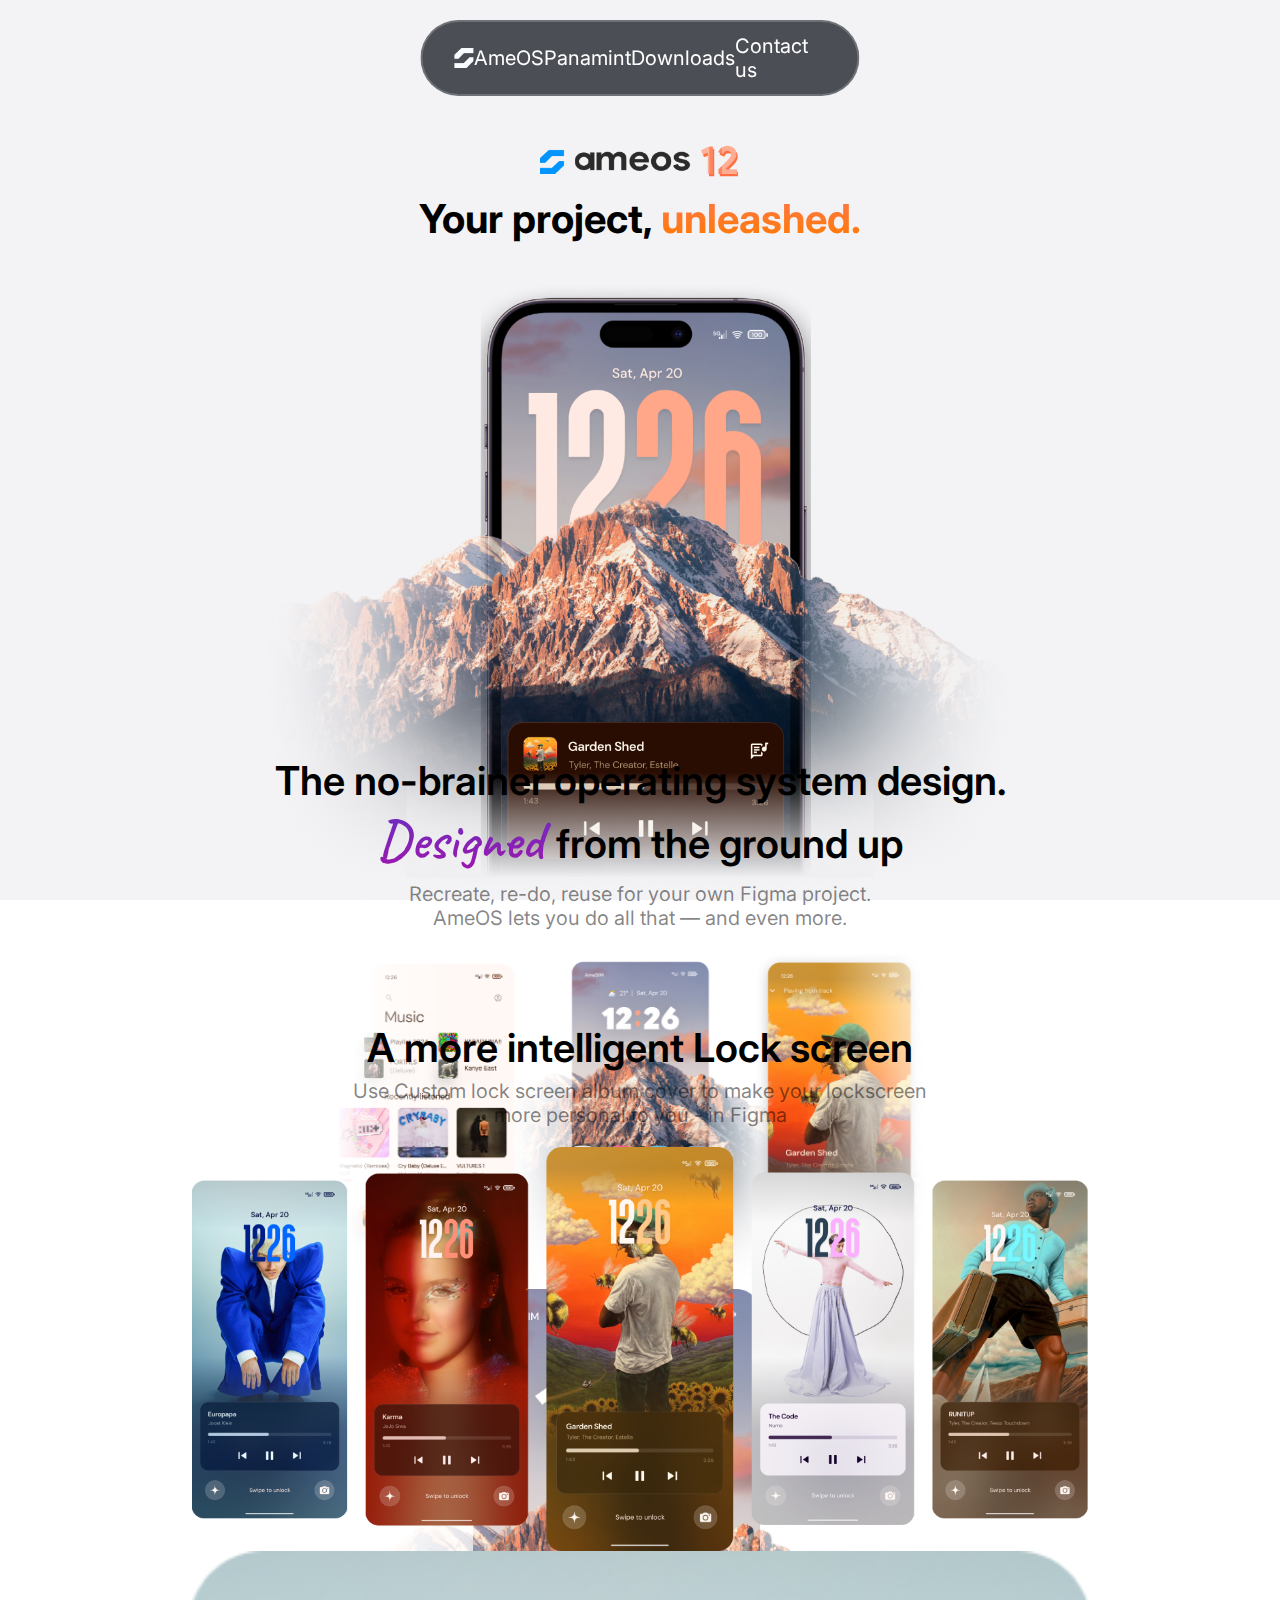
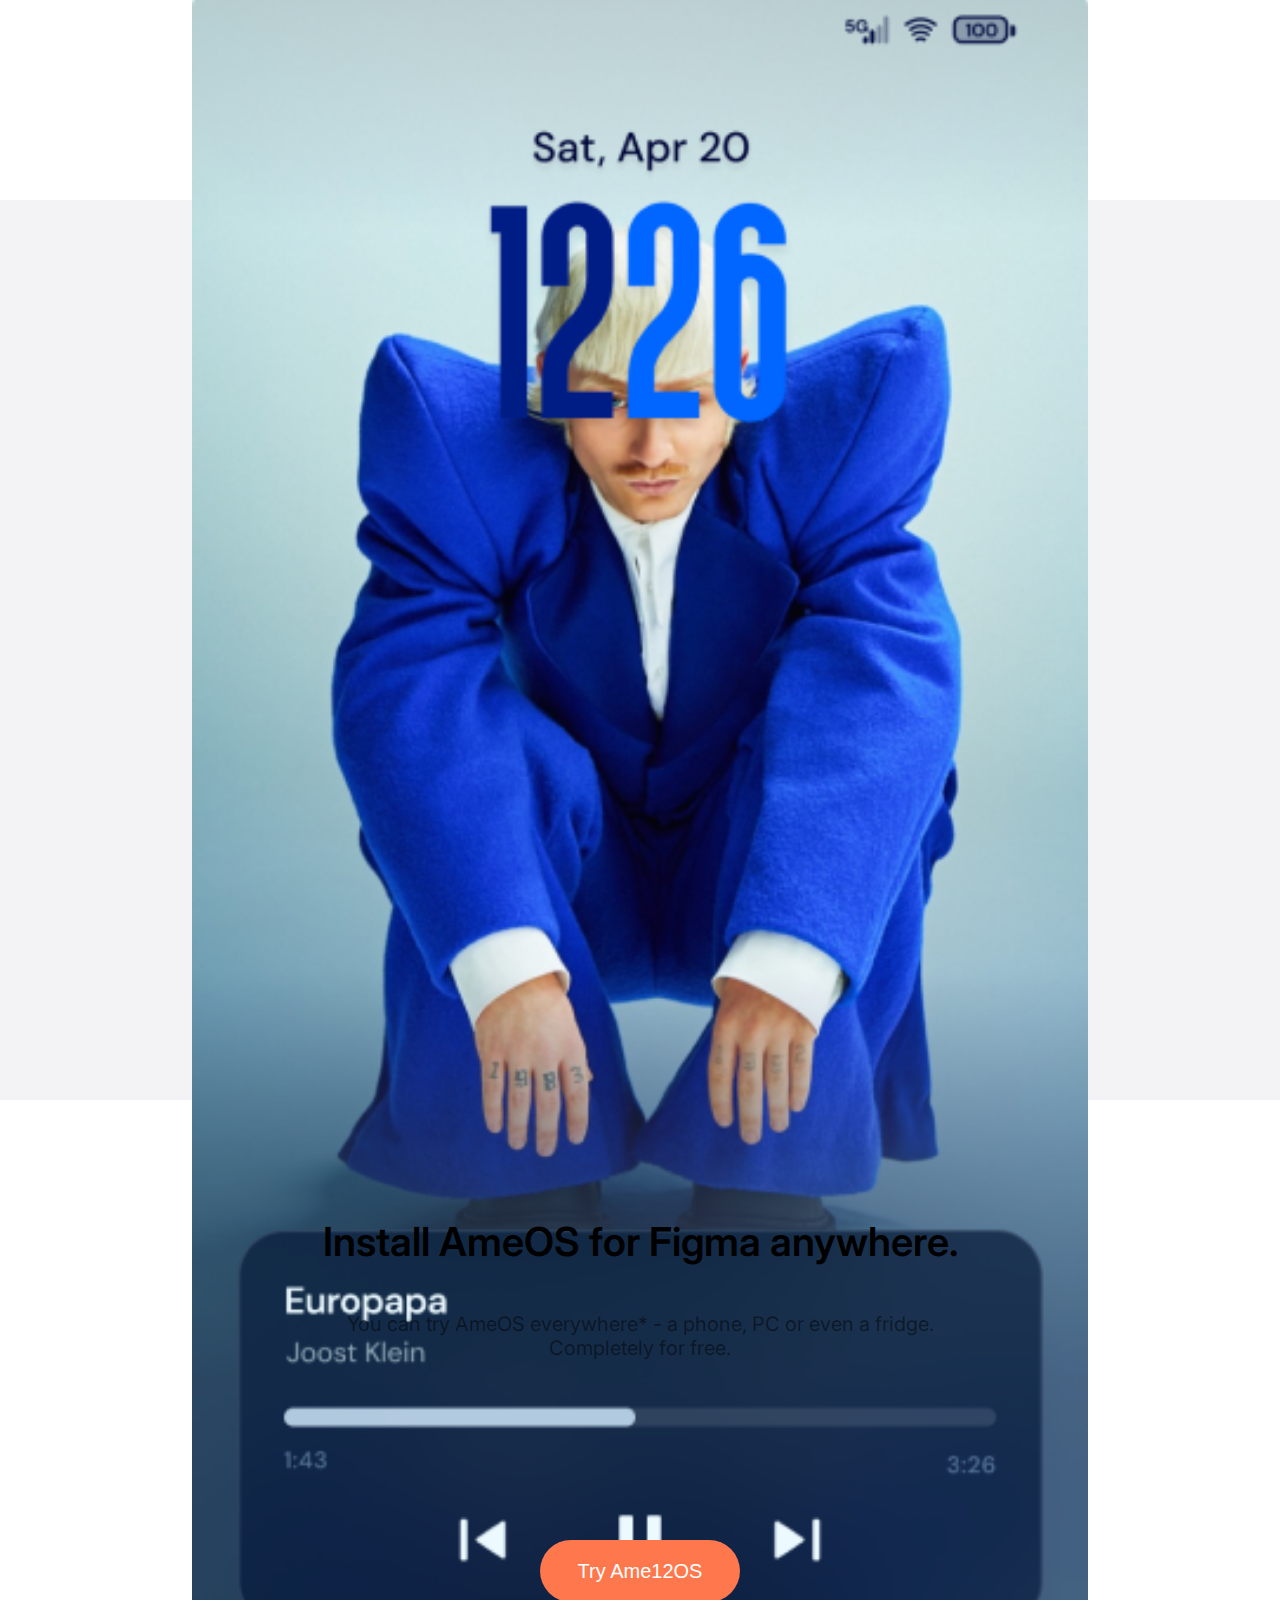
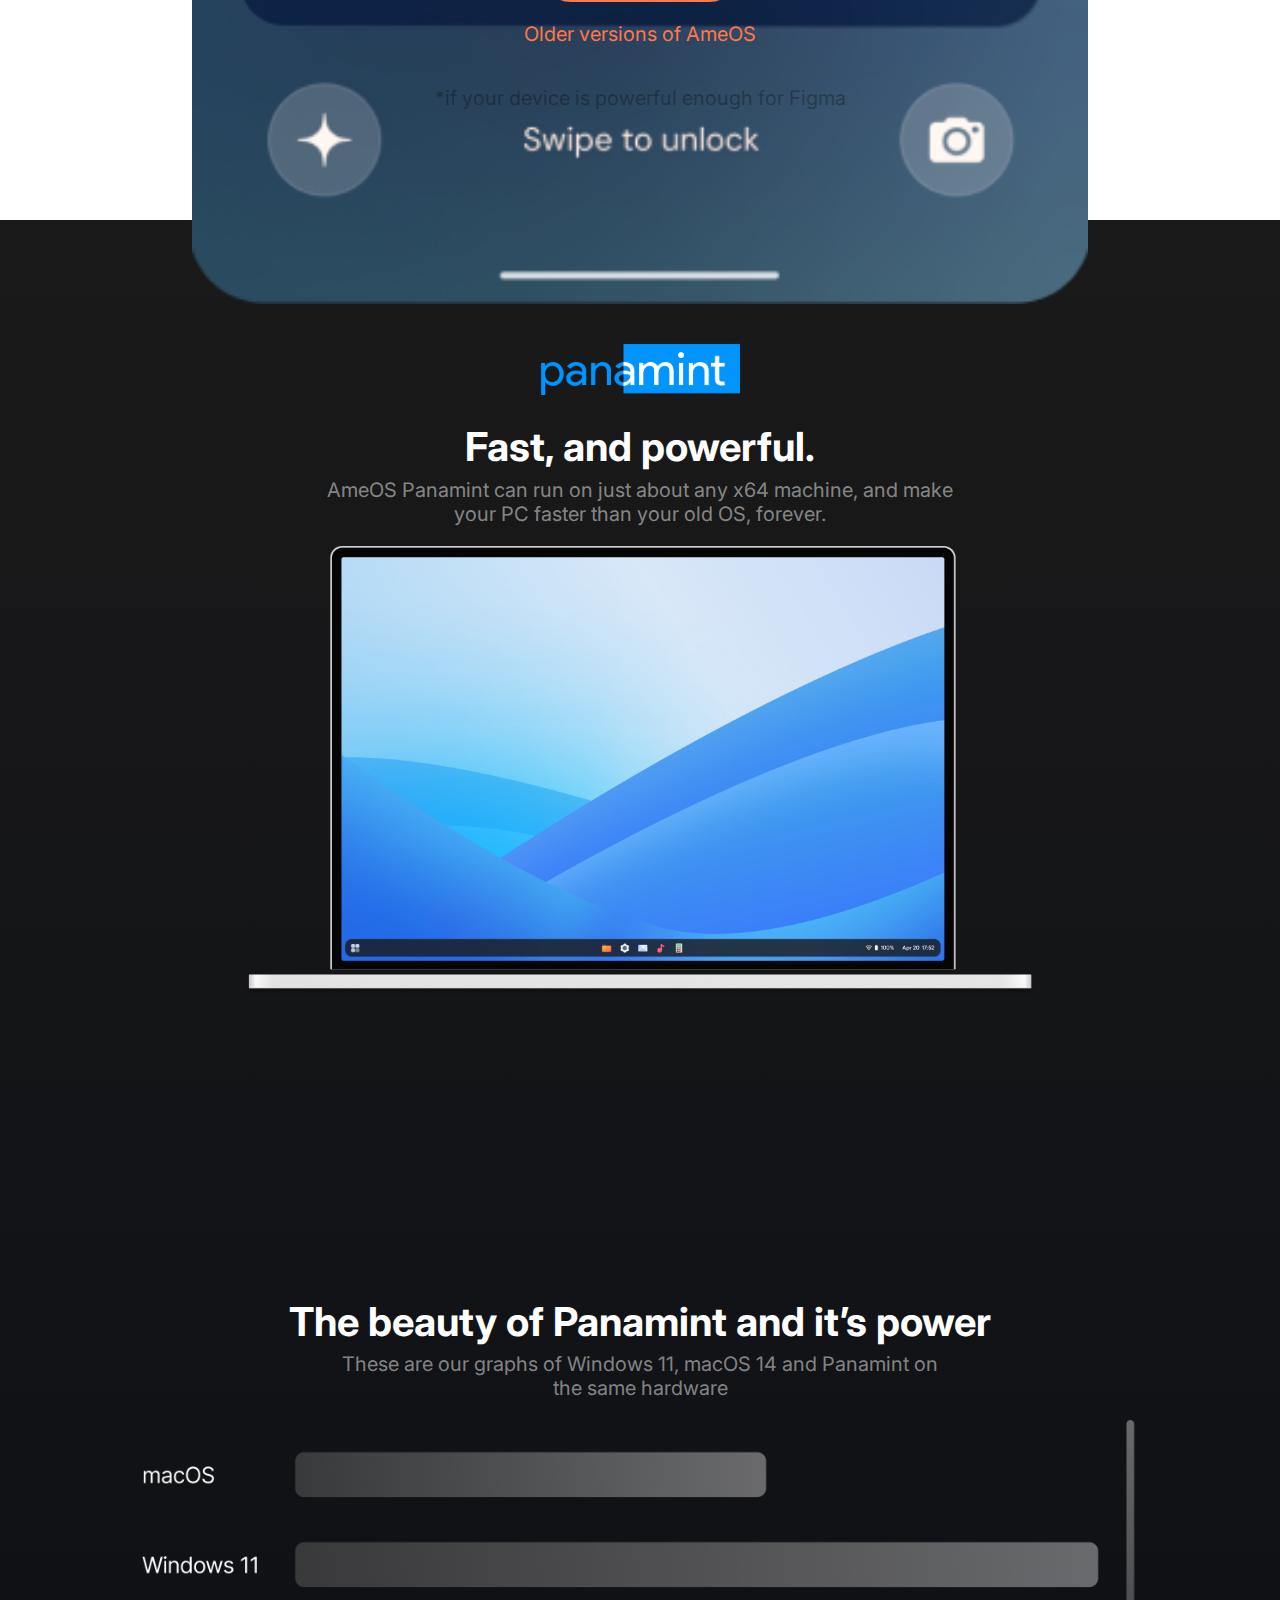
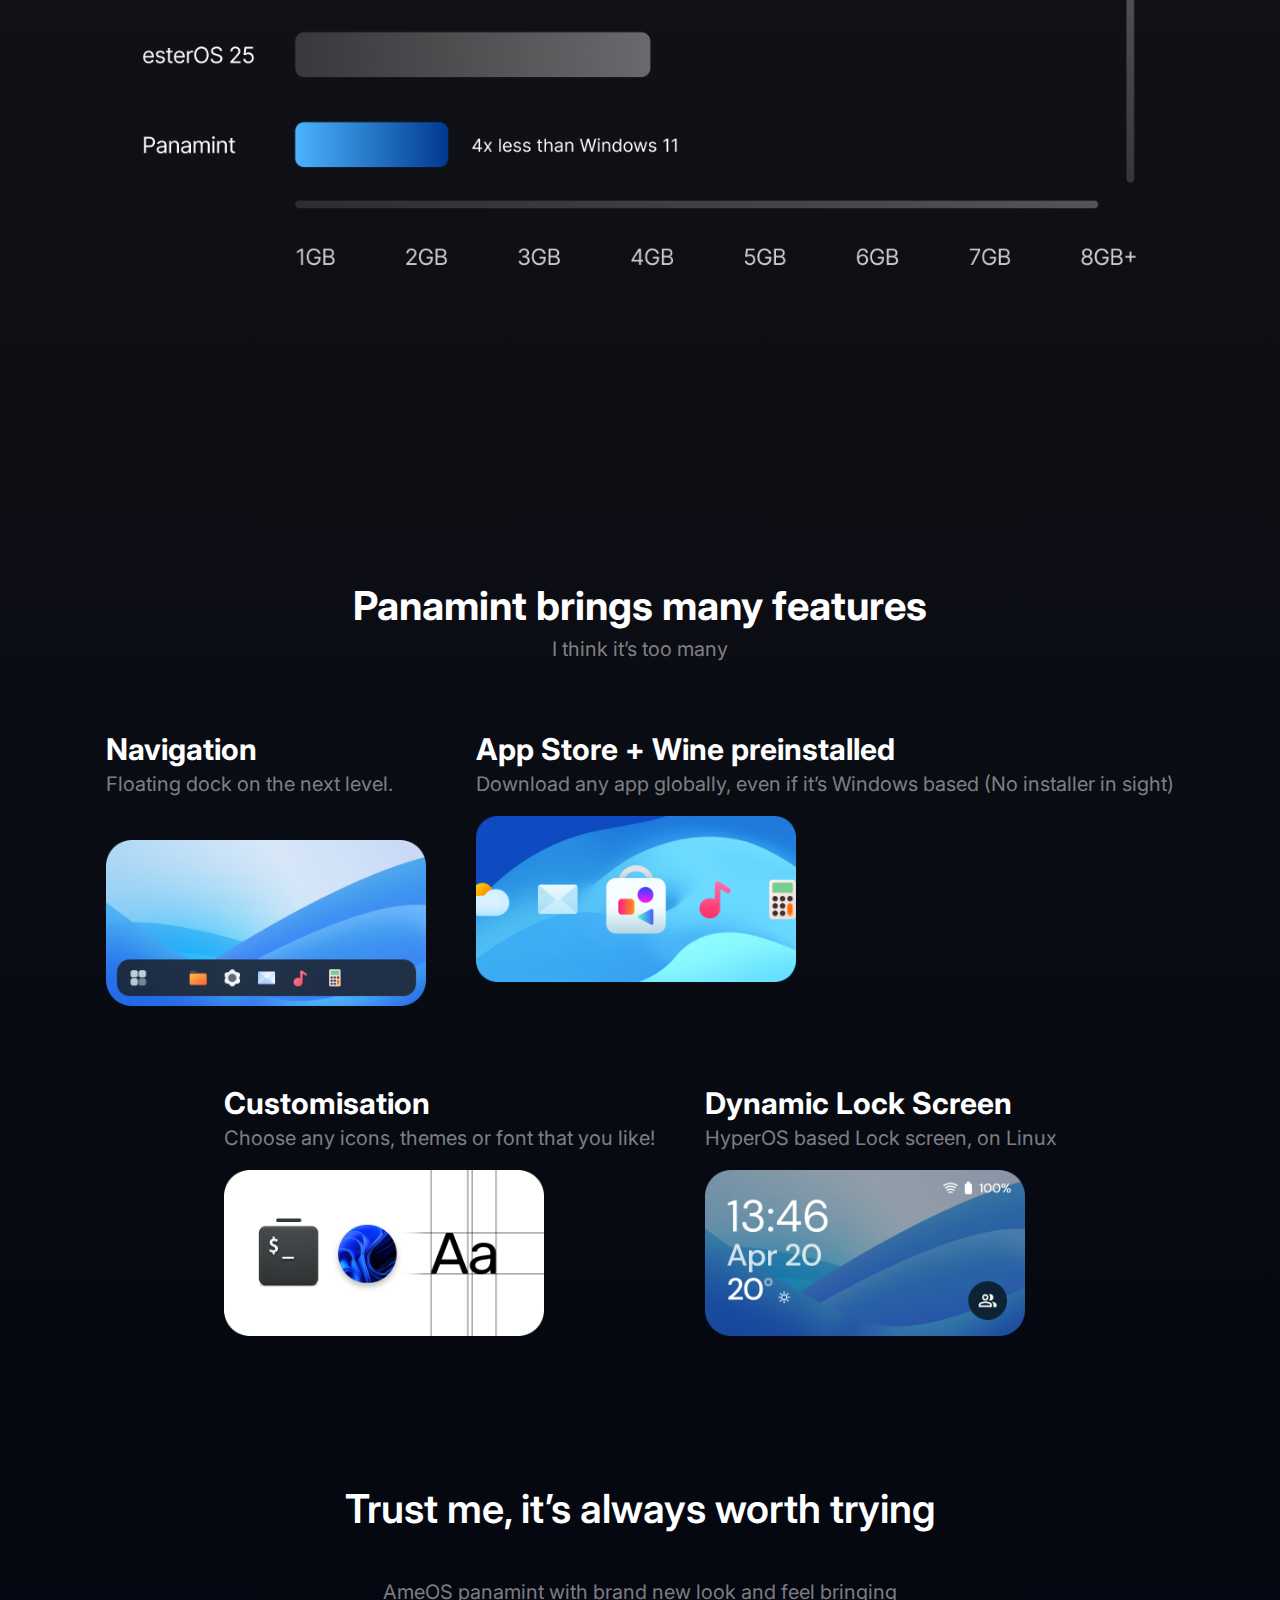
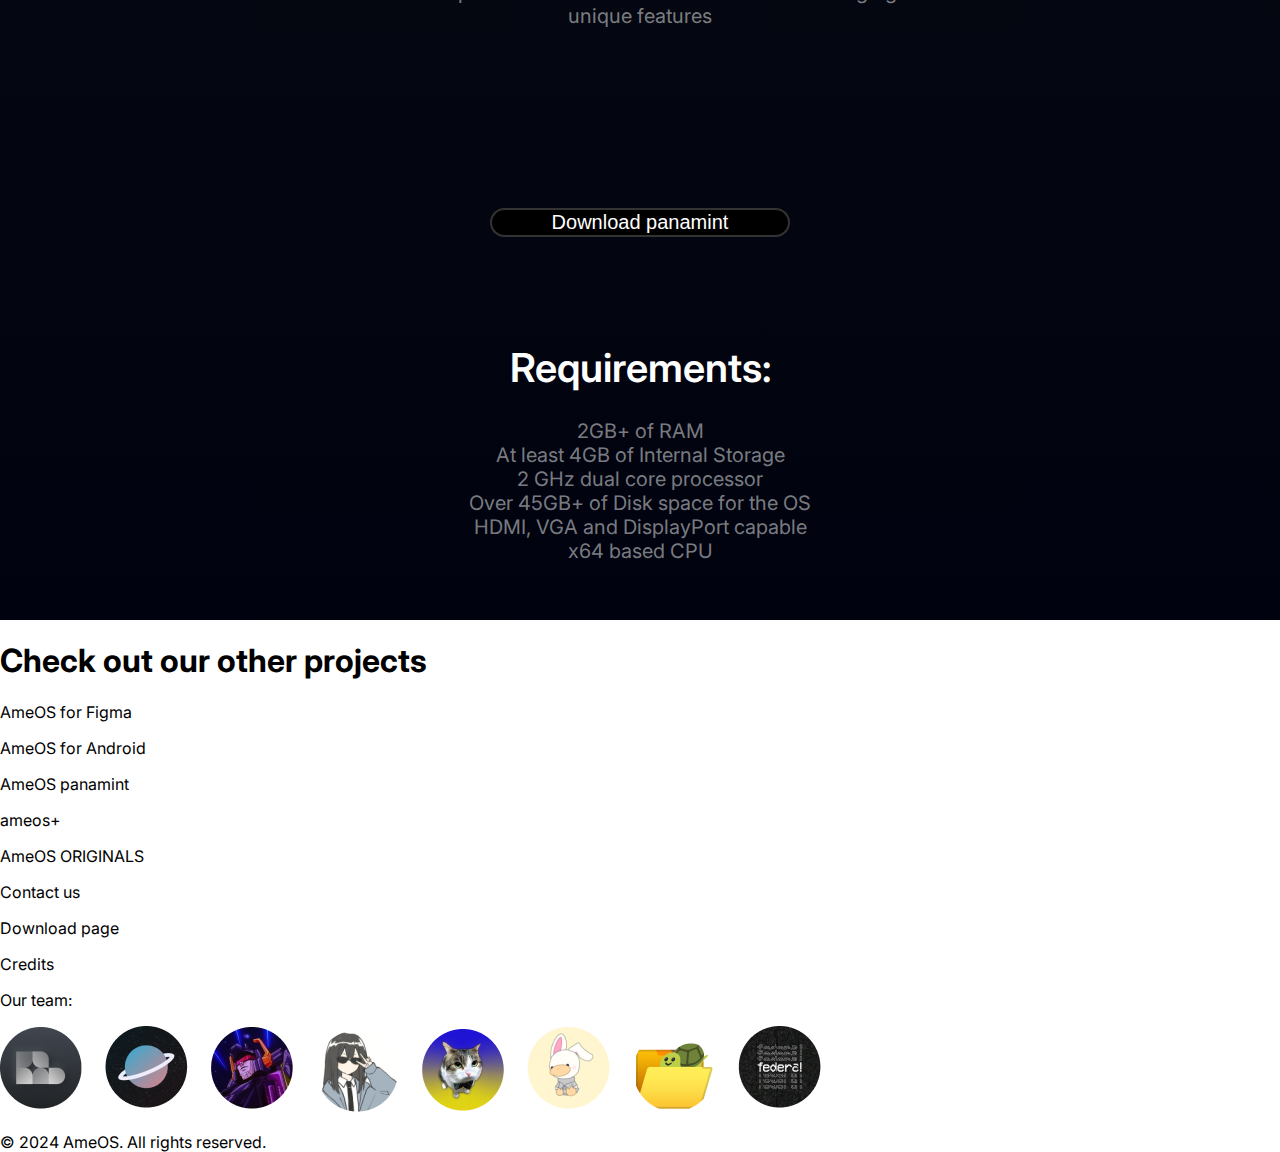
==== commit 826ecfd3: "landingpage + responsive complete :)" ====
--- a/index.html
+++ b/index.html
@@ -29,13 +29,15 @@
     <section class="landingpage2">
         <h1>The no-brainer operating system design.<br><span>Designed </span> from the ground up</h1>
         <p>Recreate, re-do, reuse for your own Figma project. <br>AmeOS lets you do all that — and even more.</p>
-        <img src="assets/ame12OS/screenshots.png">
+        <img src="assets/ame12OS/screenshots.png" class="d">
+        <img src="assets/ame12OS/screenshots-m.png" class="m">
     </section>
 
     <section class="landingpage3">
         <h1>A more intelligent Lock screen</h1>
         <p>Use Custom lock screen album cover to make your lockscreen more personal to you - in Figma</p>
-        <img src="assets/ame12OS/lockscreens.png">
+        <img src="assets/ame12OS/lockscreens.png" class="d">
+        <img src="assets/ame12OS/lockscreens-m.png" class="m">
     </section>
 
     <section class="download">
@@ -76,7 +78,7 @@
             </div>
             <div class="card">
                 <h2>App Store + Wine preinstalled</h2>
-                <p>Download any app globally, even if it’s Windows based<br>(No installer in sight)</p>
+                <p>Download any app globally, even if it’s Windows based (No installer in sight)</p>
                 <img src="assets/panamint/appstore.png">
             </div>
         </div>
@@ -100,25 +102,45 @@
         <p>AmeOS panamint with brand new look and feel bringing <br>unique features</p>
         <empty></empty>
         <button>Download panamint</button>
+        <empty>
+        <div class="requirements">
+            <h1>Requirements:</h1>
+            <p>2GB+ of RAM<br>
+                At least 4GB of Internal Storage<br>
+                2 GHz dual core processor<br>
+                Over 45GB+ of Disk space for the OS<br>
+                HDMI, VGA and DisplayPort capable<br>
+                x64 based CPU</p>
+        </div>
     </section>
 
     </section>
 
-    <section>
-        <button>
-            Try Ame12OS
-        </button>
+    <section class="footer">
+        <h1>Check out our other projects</h1>
+        <div class="container">
+        <div class="row1">
+            <p id="scrollameos">AmeOS for Figma</p>
+            <p>AmeOS for Android</p>
+            <p id="scrollpanamint">AmeOS panamint</p>
+            <p>ameos+</p>
+        </div>
+        <div class="row2">
+            <p>AmeOS ORIGINALS</p>
+            <p>Contact us</p>
+            <p>Download page</p>
+            <p>Credits</p>
+        </div>
+        <Div>
+            <p>Our team:</p>
+            <img src="assets/other/team.png">
+        </Div>
+        </div>
+        <p class="copyright">© 2024 AmeOS. All rights reserved.</p>
     </section>
+
 </body>
+<script src="redirects.js"></script>
+</html>
 
-<script>
-    document.getElementById("scrollpanamint").addEventListener("click", function() {
-        document.querySelector(".panamint").scrollIntoView({ behavior: 'smooth' });
-    });
-
-    document.getElementById("scrollameos").addEventListener("click", function() {
-        document.querySelector(".landingpage").scrollIntoView({ behavior: 'smooth' });
-    });
-</script>
-
-</html>+<!--v1.1-->--- a/css/index.css
+++ b/css/index.css
@@ -320,4 +320,6 @@
     color: white;
     font-size: 20px;
     font-weight: 500;
-}+}
+
+/*v1.1*/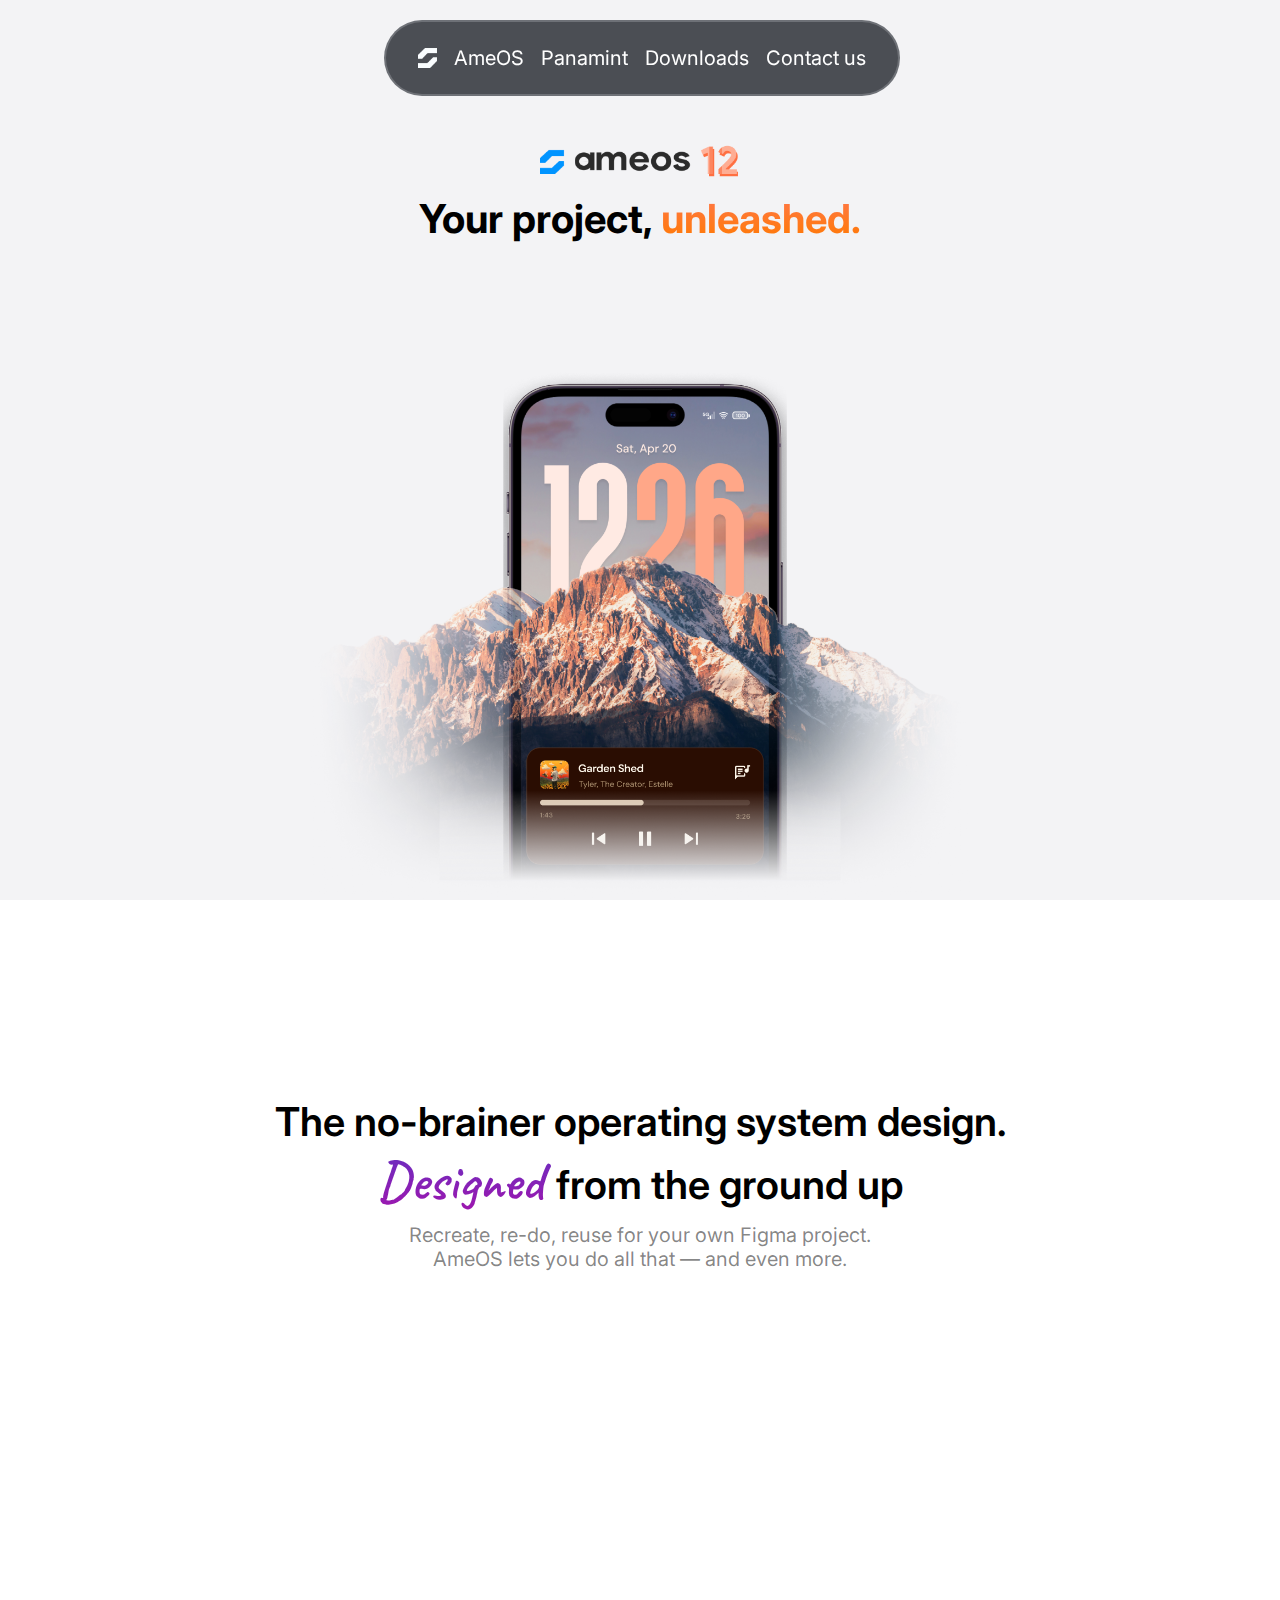
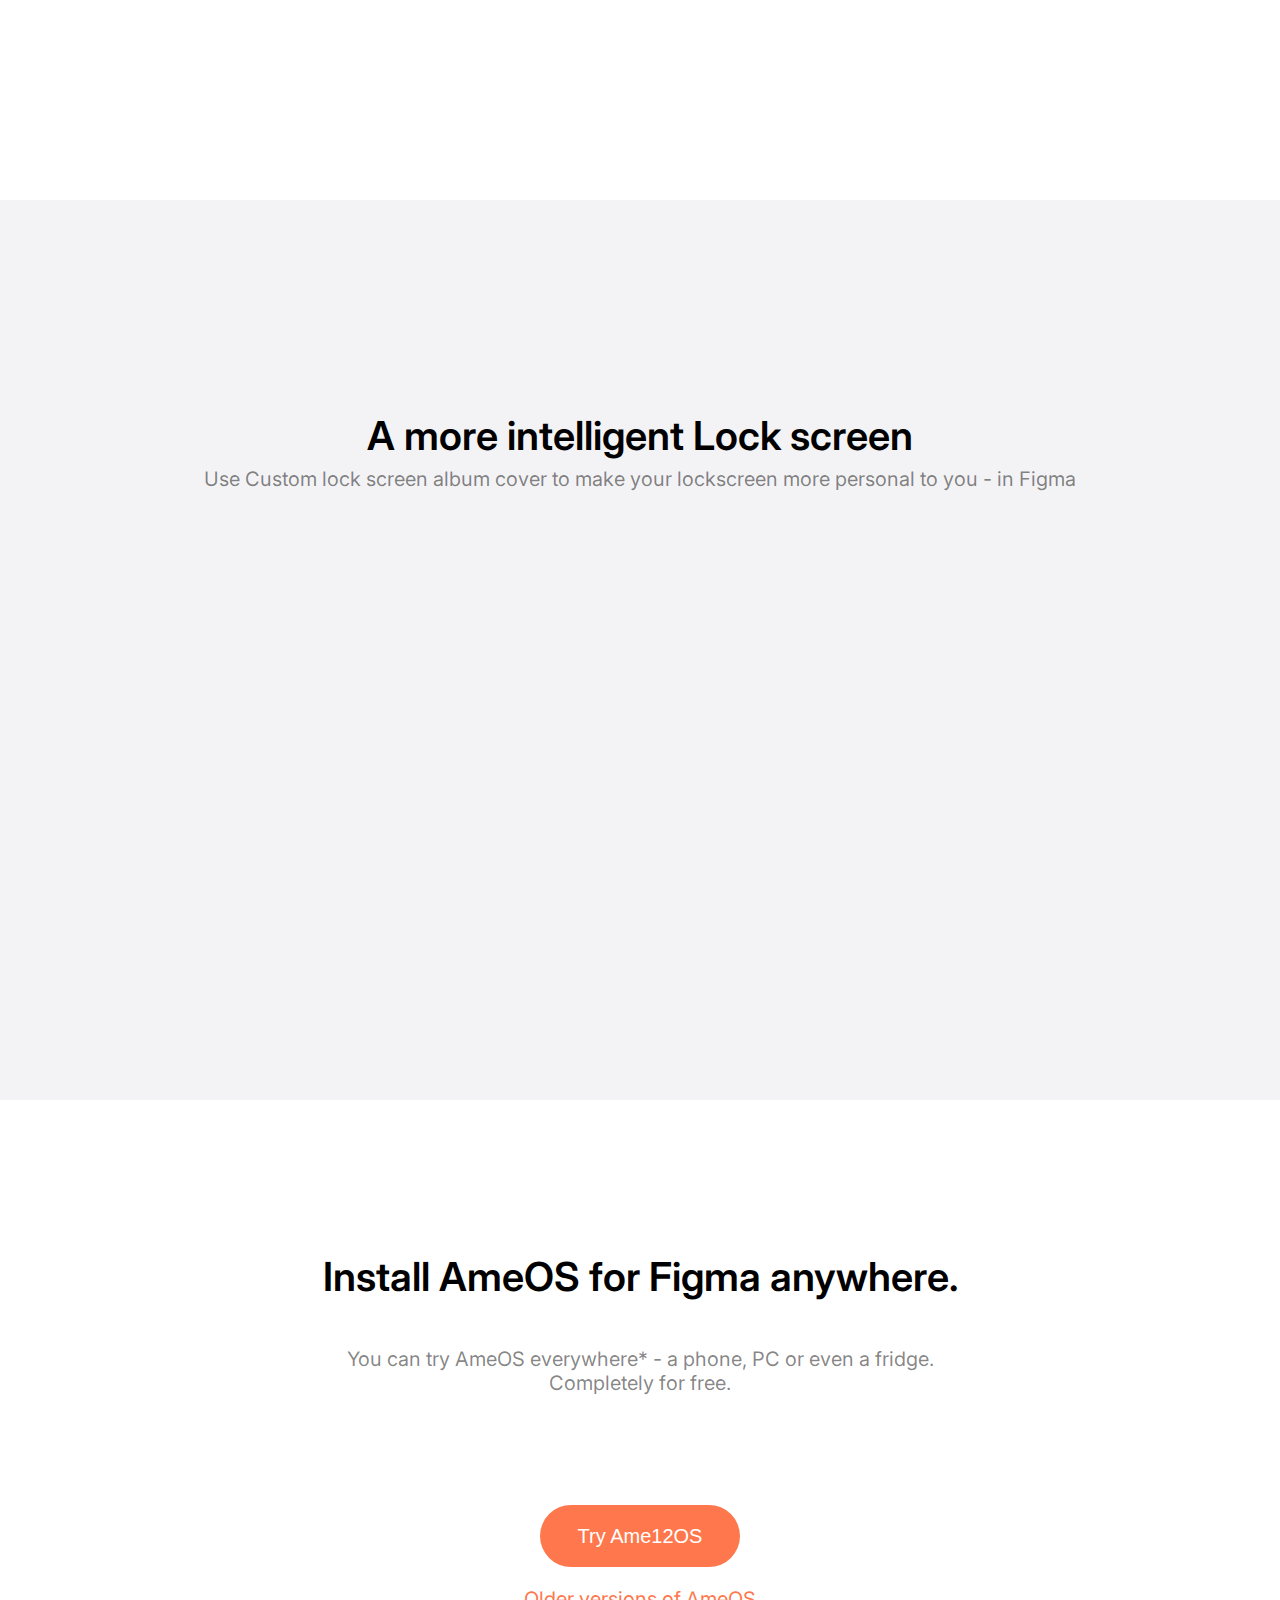
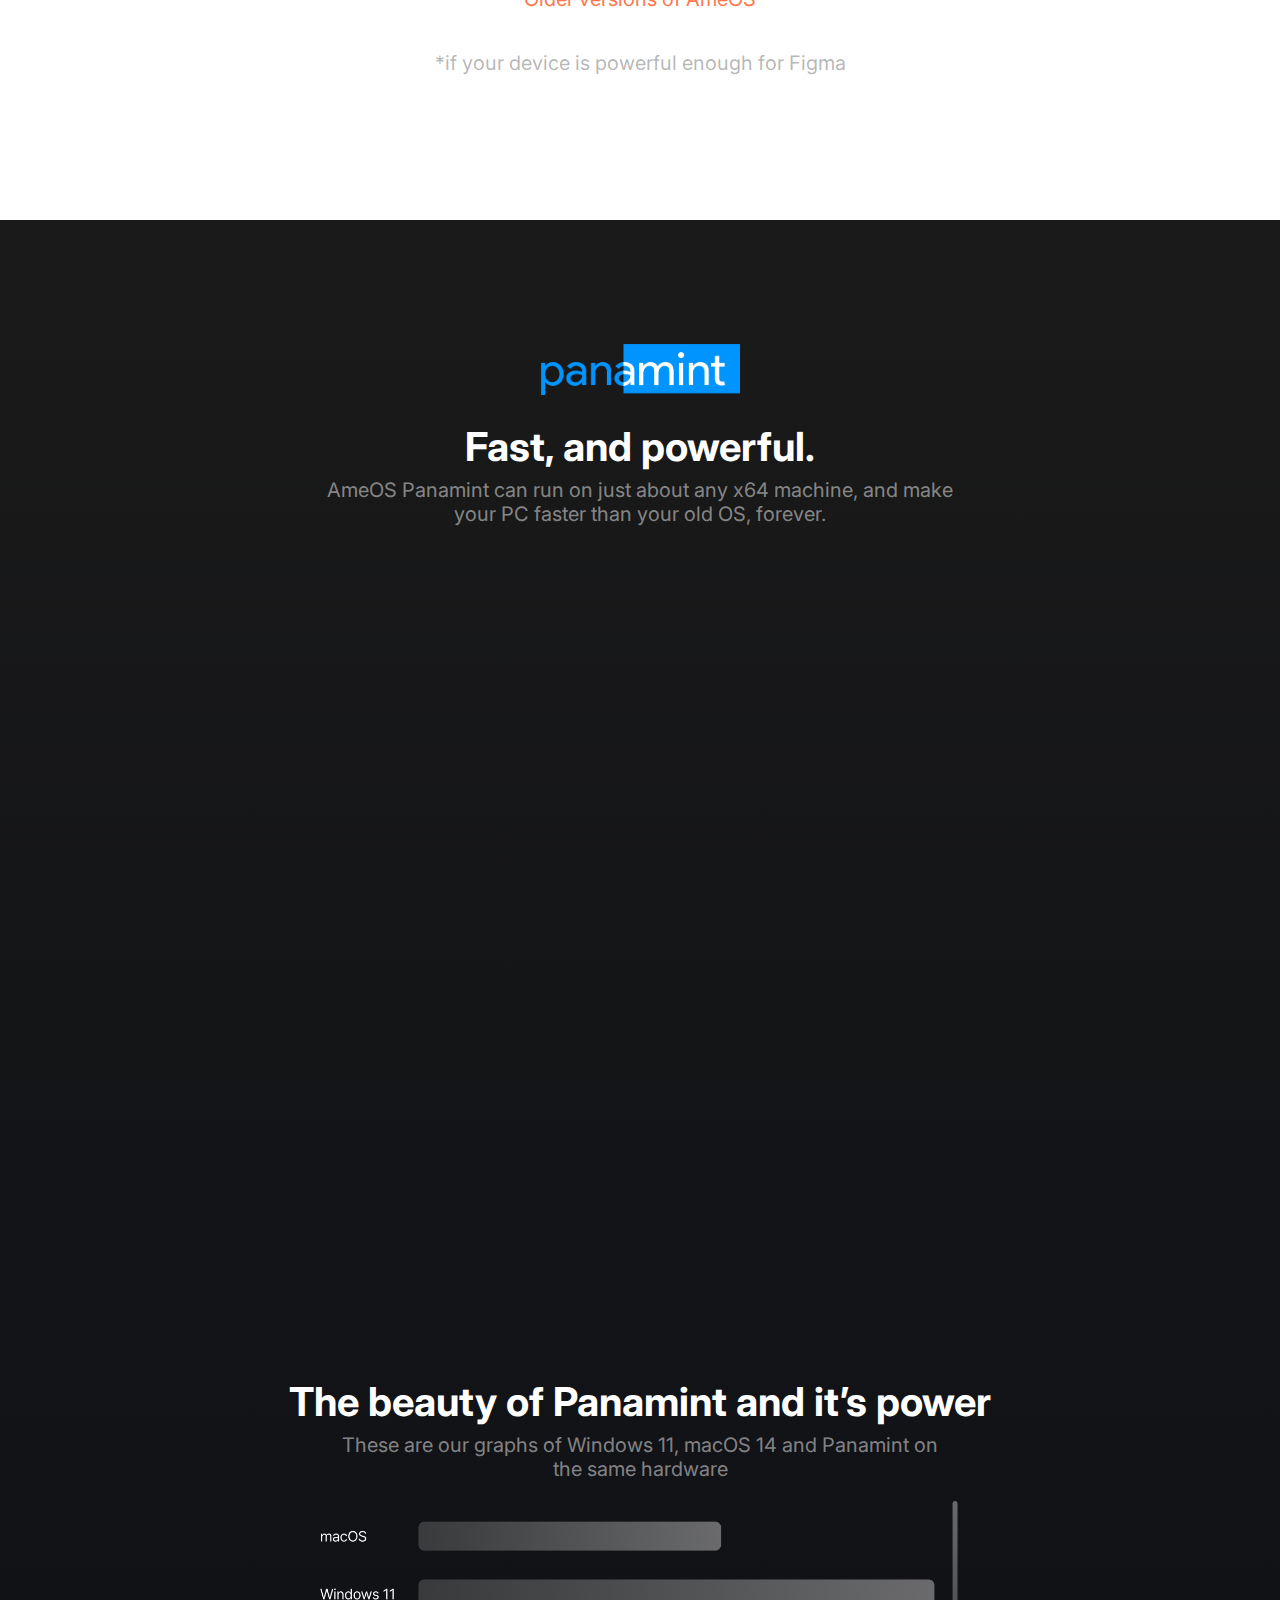
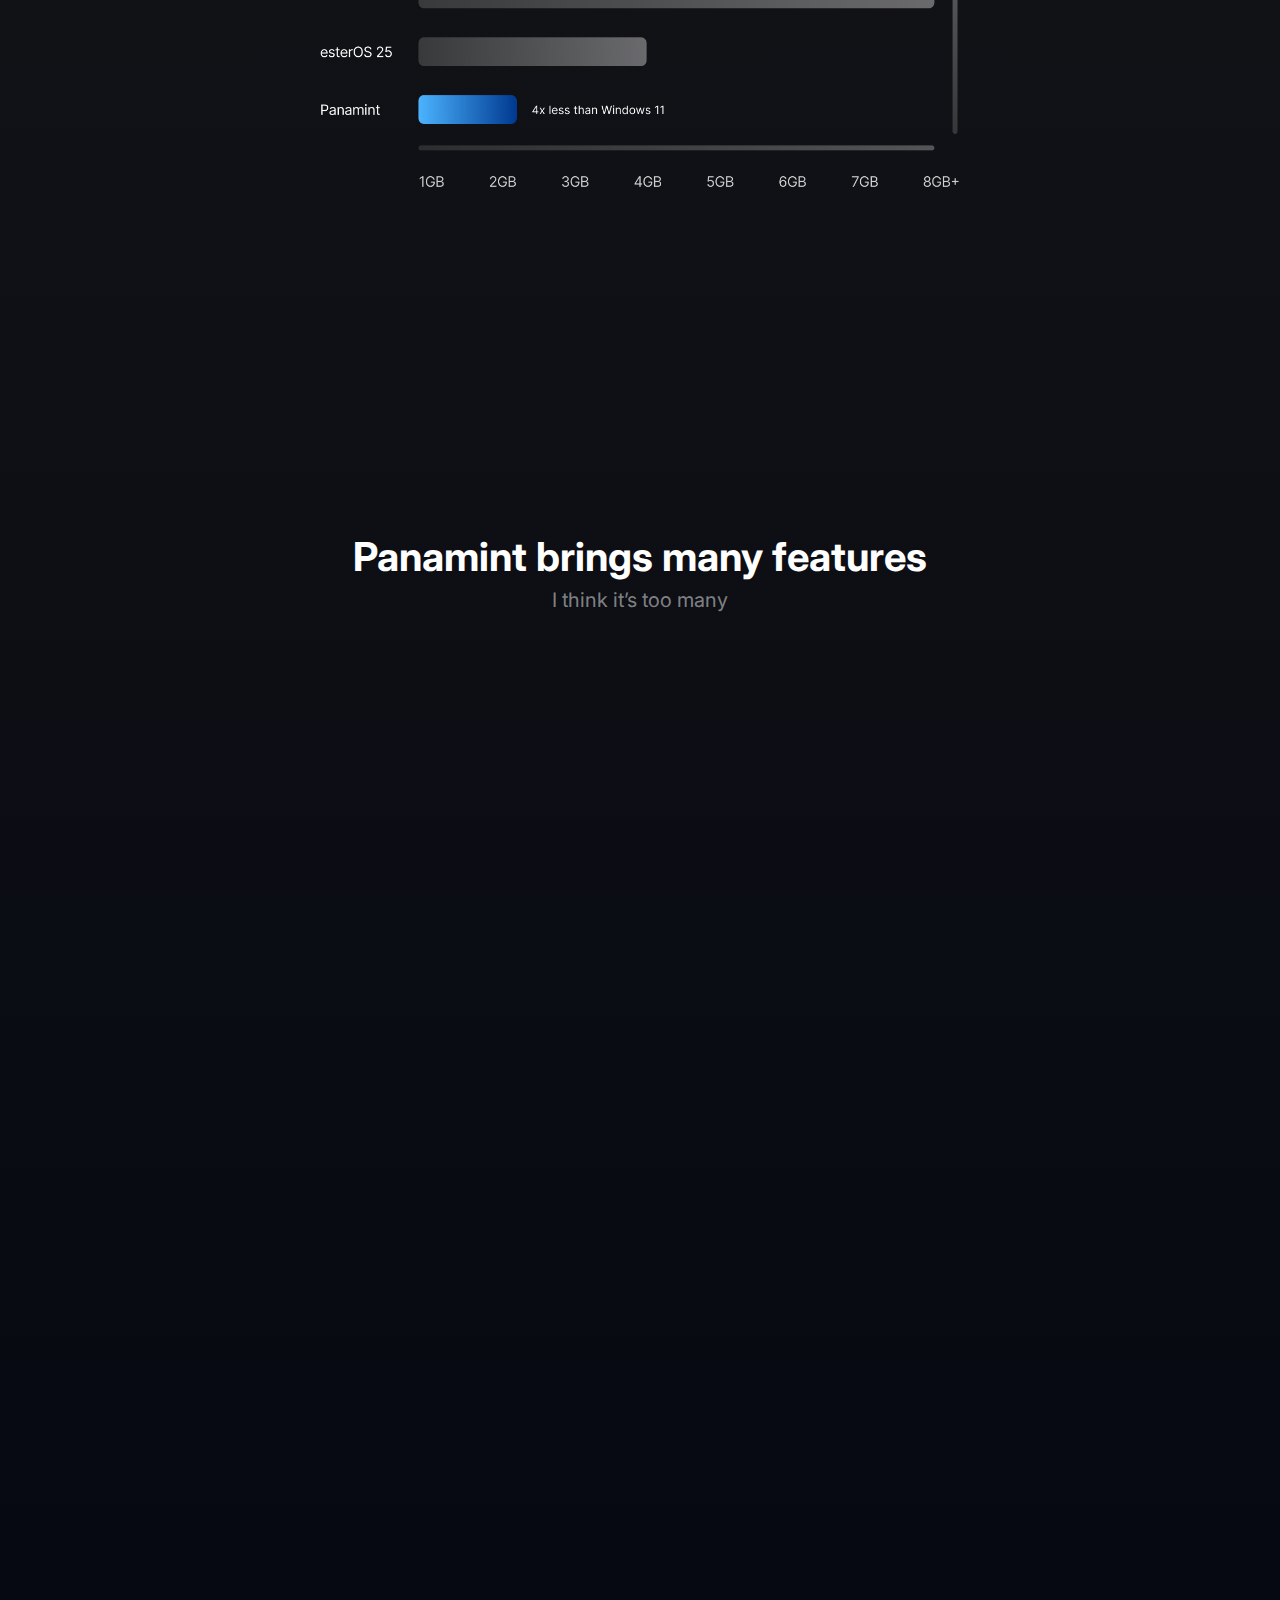
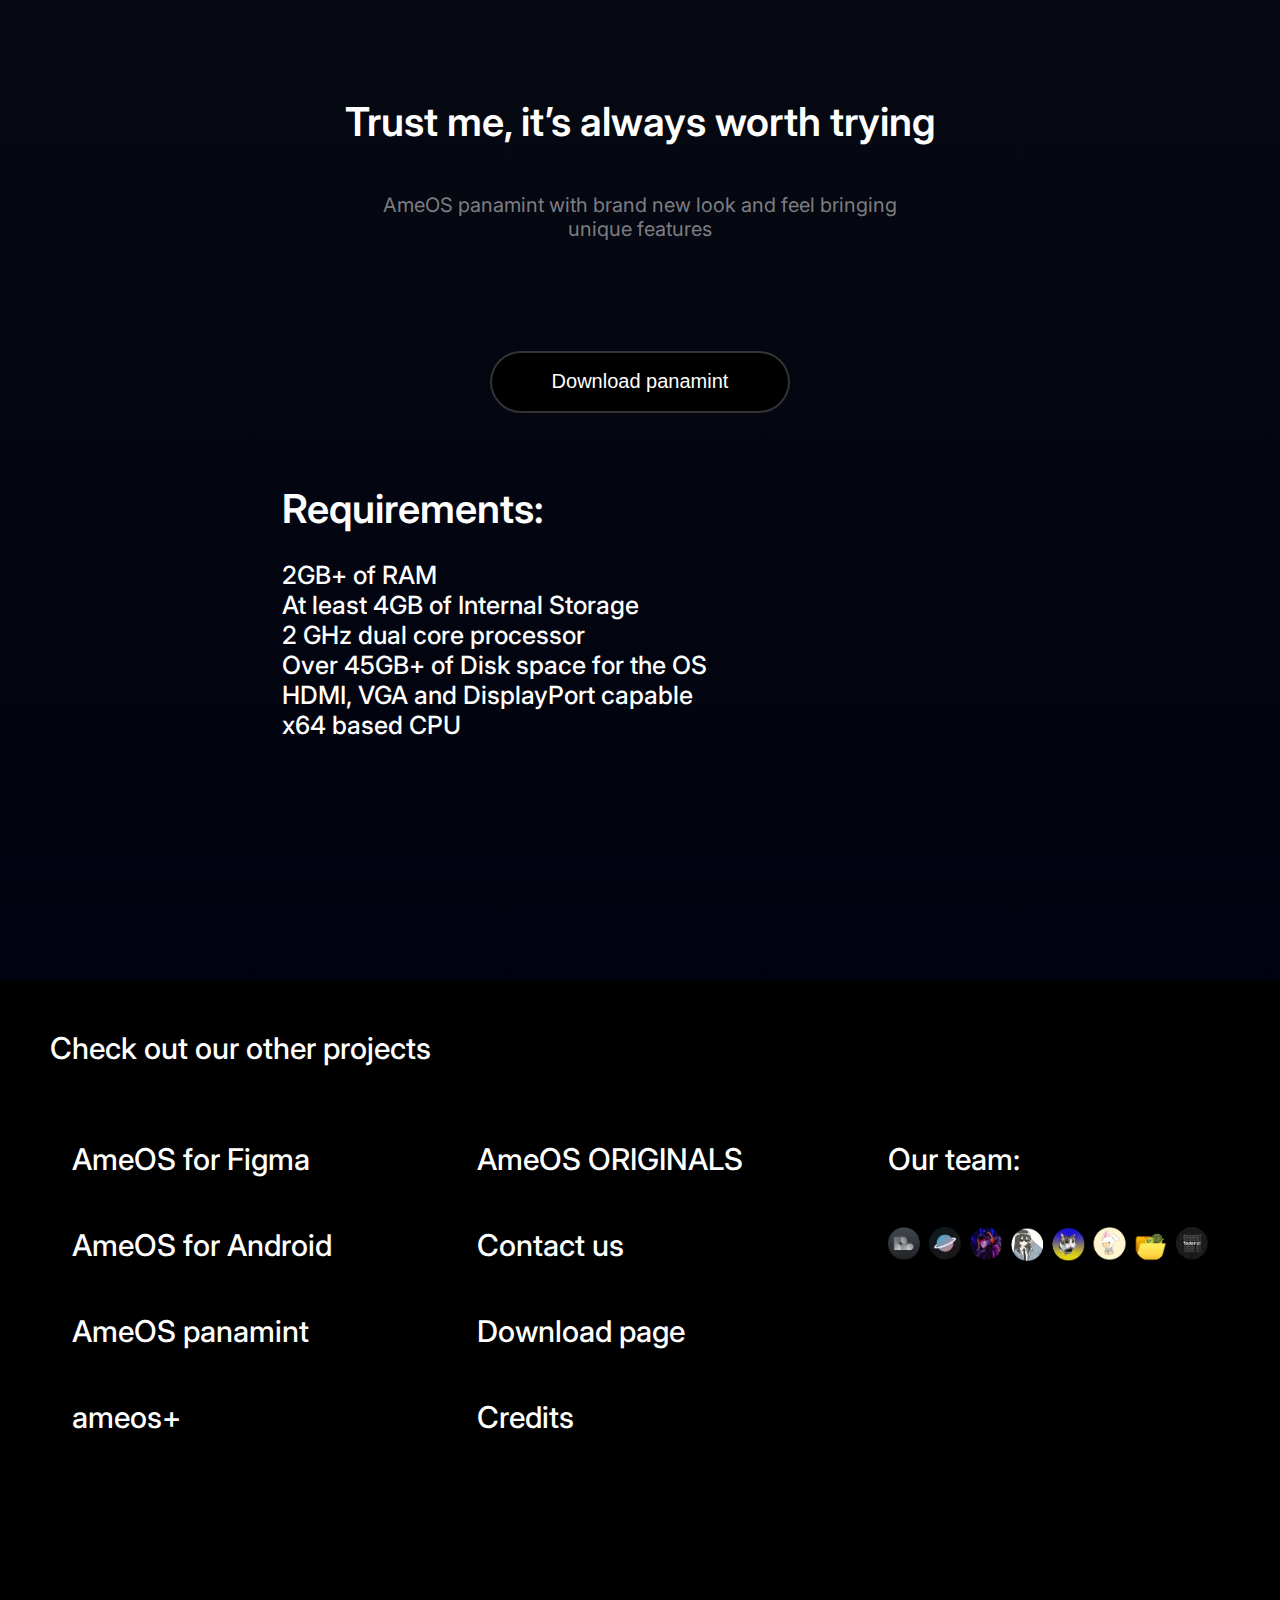
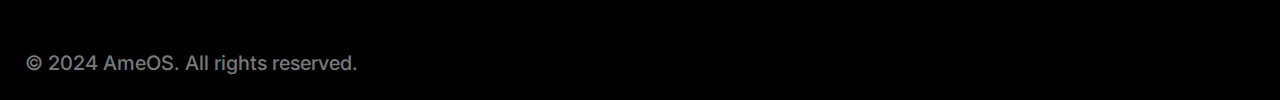
==== commit 3ef286c6: "animations" ====
--- a/index.html
+++ b/index.html
@@ -6,9 +6,14 @@
     <link rel="stylesheet" href="css/index.css">
     <link rel="stylesheet" href="css/overflow.css">
     <title>AmeOS</title>
+    <link rel="icon" type="image/x-icon" href="/assets/logos/favicon.png">
+    <link
+    rel="stylesheet"
+    href="https://cdnjs.cloudflare.com/ajax/libs/animate.css/4.1.1/animate.min.css"
+  />
 </head>
 <body>
-    <div class="header">
+    <div class="header animate__animated animate__fadeInDown">
         <img src="assets/logos/favicon.png">
         <p class="ameos" id="scrollameos">AmeOS</p>
         <p class="panamintheader" id="scrollpanamint">Panamint</p>
@@ -19,25 +24,25 @@
     <!--ame12OS-->
 
     <section class="landingpage">
-        <div class="introducing">
+        <div class="introducing animate__animated animate__fadeIn">
             <img src="assets/ame12OS/logo.png" class="logo">
             <h1>Your project, <span>unleashed.</span></h1>
         </div>
-        <img src="assets/ame12OS/landing.png" class="image">
+        <img src="assets/ame12OS/landing.png" class="image animate__animated animate__fadeIn">
     </section>
 
     <section class="landingpage2">
         <h1>The no-brainer operating system design.<br><span>Designed </span> from the ground up</h1>
         <p>Recreate, re-do, reuse for your own Figma project. <br>AmeOS lets you do all that — and even more.</p>
-        <img src="assets/ame12OS/screenshots.png" class="d">
-        <img src="assets/ame12OS/screenshots-m.png" class="m">
+        <img src="assets/ame12OS/screenshots.png" class="landing2 d animate__animated hidden-image">
+        <img src="assets/ame12OS/screenshots-m.png" class="landing2 m animate__animated hidden-image">
     </section>
 
     <section class="landingpage3">
         <h1>A more intelligent Lock screen</h1>
         <p>Use Custom lock screen album cover to make your lockscreen more personal to you - in Figma</p>
-        <img src="assets/ame12OS/lockscreens.png" class="d">
-        <img src="assets/ame12OS/lockscreens-m.png" class="m">
+        <img src="assets/ame12OS/lockscreens.png" class="d landing3 animate__animated hidden-image">
+        <img src="assets/ame12OS/lockscreens-m.png" class="m landing3 animate__animated hidden-image">
     </section>
 
     <section class="download">
@@ -56,7 +61,7 @@
         <img src="assets/panamint/logo.png" class="logo">
         <h1>Fast, and powerful.</h1>
         <p>AmeOS Panamint can run on just about any x64 machine, and make <br>your PC faster than your old OS, forever.</p>
-        <img src="assets/panamint/Laptop.png" class="image">
+        <img src="assets/panamint/Laptop.png" class="image panaminta animate__animated hidden-image">
     </section>
 
     <section class="panamint2">
@@ -69,7 +74,7 @@
         <h1>Panamint brings many features</h1>
         <p>I think it’s too many</p>
 
-        <div class="row">
+        <div class="row card animate__animated hidden-image">
             <div class="card">
                 <h2>Navigation</h2>
                 <p>Floating dock on the next level.<br><br>
@@ -83,7 +88,7 @@
             </div>
         </div>
 
-        <div class="row">
+        <div class="row card2 animate__animated hidden-image">
             <div class="card">
                 <h2>Customisation</h2>
                 <p>Choose any icons, themes or font that you like!</p>
@@ -141,6 +146,7 @@
 
 </body>
 <script src="redirects.js"></script>
+<script src="animations.js"></script>
 </html>
 
-<!--v1.1-->+<!--v1.1-->
--- a/css/index.css
+++ b/css/index.css
@@ -10,14 +10,14 @@
 }
 
 .header {
-    max-width: 34vw;
-    width: 34vw;
+    max-width: 40vw;
+    width: 40vw;
     height: 8vh;
     background-color: rgba(33, 36, 44, 0.8);
     border: solid rgba(255, 255, 255, 0.2) 2px;
     position: fixed;
-    left: 50%;
-    transform: translate(-50%, 0);
+    left: 30vw;
+    right: 30vw;
     margin-top: 20px;
     border-radius: 90px;
     display: flex;
@@ -47,7 +47,6 @@
     width: 100vw;
     background-color: #F3F3F5;
     display: flex;
-    justify-content: center;
     align-items: center;
     flex-direction: column;
 }
@@ -66,6 +65,7 @@
 .landingpage h1 {
     font-weight: 700;
     font-size: 40px;
+    max-width: 90vw;
 }
 
 .landingpage span {
@@ -75,8 +75,9 @@
 }
 
 .landingpage .image {
-    margin-top: auto;
-    height: 70vh;
+    position: absolute;
+    bottom: 0;
+    max-height: 60vh;
 }
 
 .landingpage2 {
@@ -93,6 +94,7 @@
 .landingpage2 h1 {
     font-size: 40px;
     font-weight: 600;
+    max-width: 90vw;
 }
 
 .landingpage2 span {
@@ -107,6 +109,7 @@
     color: rgba(0, 0, 0, 0.49);
     font-size: 20px;
     margin-top: -20px;
+    max-width: 90vw;
 }
 
 .landingpage2 img {
@@ -128,13 +131,14 @@
 .landingpage3 h1 {
     font-size: 40px;
     font-weight: 600;
+    max-width: 90vw;
 }
 
 .landingpage3 p {
     color: rgba(0, 0, 0, 0.49);
     font-size: 20px;
     margin-top: -20px;
-    max-width: 600px;
+    max-width: 90vw;
 }
 
 .landingpage3 img {
@@ -156,11 +160,13 @@
 .download h1 {
     font-size: 40px;
     font-weight: 600;
+    max-width: 90vw;
 }
 
 .download p {
     color: rgba(0, 0, 0, 0.49);
     font-size: 20px;
+    max-width: 90vw;
 }
 
 .download button {
@@ -183,7 +189,7 @@
 }
 
 empty {
-    margin: 80px;
+    margin: 5vh;
 }
 
 /*panamint*/
@@ -211,12 +217,14 @@
     font-weight: 700;
     font-size: 40px;
     color: white;
+    max-width: 90vw;
 }
 
 .panamint p {
     color: rgba(255, 255, 255, 0.49);
     font-size: 20px;
     margin-top: -20px;
+    max-width: 90vw;
 }
 
 .panamint .image {
@@ -237,17 +245,19 @@
     font-weight: 700;
     font-size: 40px;
     color: white;
+    max-width: 90vw;
 }
 
 .panamint2 p {
     color: rgba(255, 255, 255, 0.49);
     font-size: 20px;
     margin-top: -20px;
+    max-width: 90vw;
 }
 
 .panamint2 .image {
-    height: 50vh;
-    width: auto;
+    height: auto;
+    width: 50vw;
 }
 
 .panamint3 {
@@ -263,18 +273,21 @@
     font-weight: 700;
     font-size: 40px;
     color: white;
+    max-width: 90vw;
 }
 
 .panamint3 h2 {
     font-weight: 700;
     font-size: 30px;
     color: white;
+    max-width: 90vw;
 }
 
 .panamint3 p {
     color: rgba(255, 255, 255, 0.49);
     font-size: 20px;
     margin-top: -20px;
+    max-width: 90vw;
 }
 
 .panamint3 .card {
@@ -286,12 +299,17 @@
     width: 25vw;
 }
 
+.panamint3 .card p {
+    max-width: 25vw;
+}
+
 .panamint3 .row {
     display: flex;
+    flex-wrap: wrap;
 }
 
 .downloadpanamint {
-    height: 80vh;
+    height: 120vh;
     width: 100vw;
     display: flex;
     justify-content: center;
@@ -304,11 +322,13 @@
     font-size: 40px;
     font-weight: 600;
     color: #ffffff;
+    max-width: 90vw;
 }
 
 .downloadpanamint p {
     color: rgba(255, 255, 255, 0.49);
     font-size: 20px;
+    max-width: 90vw;
 }
 
 .downloadpanamint button {
@@ -322,4 +342,136 @@
     font-weight: 500;
 }
 
-/*v1.1*/+.requirements {
+    width: 56vw;
+    text-align: left;
+}
+
+.requirements p {
+    color: white;
+    font-size: 25px;
+    font-weight: 500;
+}
+
+.footer {
+    height: 80vh;
+    background-color: #000000;
+    position: relative;
+}
+
+.footer h1, .footer p {
+    color: white;
+    font-weight: 500;
+    font-size: 30px;
+    margin: 0;
+    padding: 25px;
+}
+
+.footer h1 {
+    padding: 50px;
+}
+
+.footer p {
+    cursor: pointer;
+}
+
+.footer .container {
+    display: flex;
+    justify-content: space-around;
+}
+
+.footer img {
+    width: 25vw;
+    padding: 25px;
+}
+
+.footer .copyright {
+    color: rgba(255, 255, 255, 0.49);
+    font-size: 20px;
+    position: absolute;
+    bottom: 0px;
+}
+
+.m {
+    display: none;
+}
+/*v1.1*/
+
+@media (max-width: 1250px) {
+    .header {
+        width: 60vw;
+        max-width: 60vw;
+        left: 20vw;
+        right: 20vw;
+    }
+
+    .panamint3 .card img {
+        width: 40vw;
+    }
+
+    .panamint3 .card p {
+        max-width: 40vw;
+    }
+
+    
+  }
+
+@media (max-width: 768px) {
+    .header {
+        display: none;
+    }
+
+    h1, span {
+        font-size: 25px !important;
+    }
+
+    p {
+        font-size: 15px !important;
+    }
+
+    .landingpage2 img {
+        width: 90vw;
+    }
+
+    .landingpage3 img {
+        width: 50vw;
+    }
+
+    .m {
+        display: block;
+    }
+
+    .d {
+        display: none;
+    }
+
+    .panamint .image {
+        width: 90vw;
+        height: auto;
+    }
+
+    .panamint2 .image {
+        width: 90vw;
+        height: auto;
+    }
+
+    .panamint3 {
+        height: 180vh;
+    }
+
+    .panamint3 .card img {
+        width: 80vw;
+    }
+
+    .panamint3 .card p {
+        max-width: 80vw;
+    }
+  }
+
+  .animate__animated.animate__fadeIn {
+    --animate-duration: 2s;
+  }
+
+.hidden-image {
+    opacity: 0;
+}